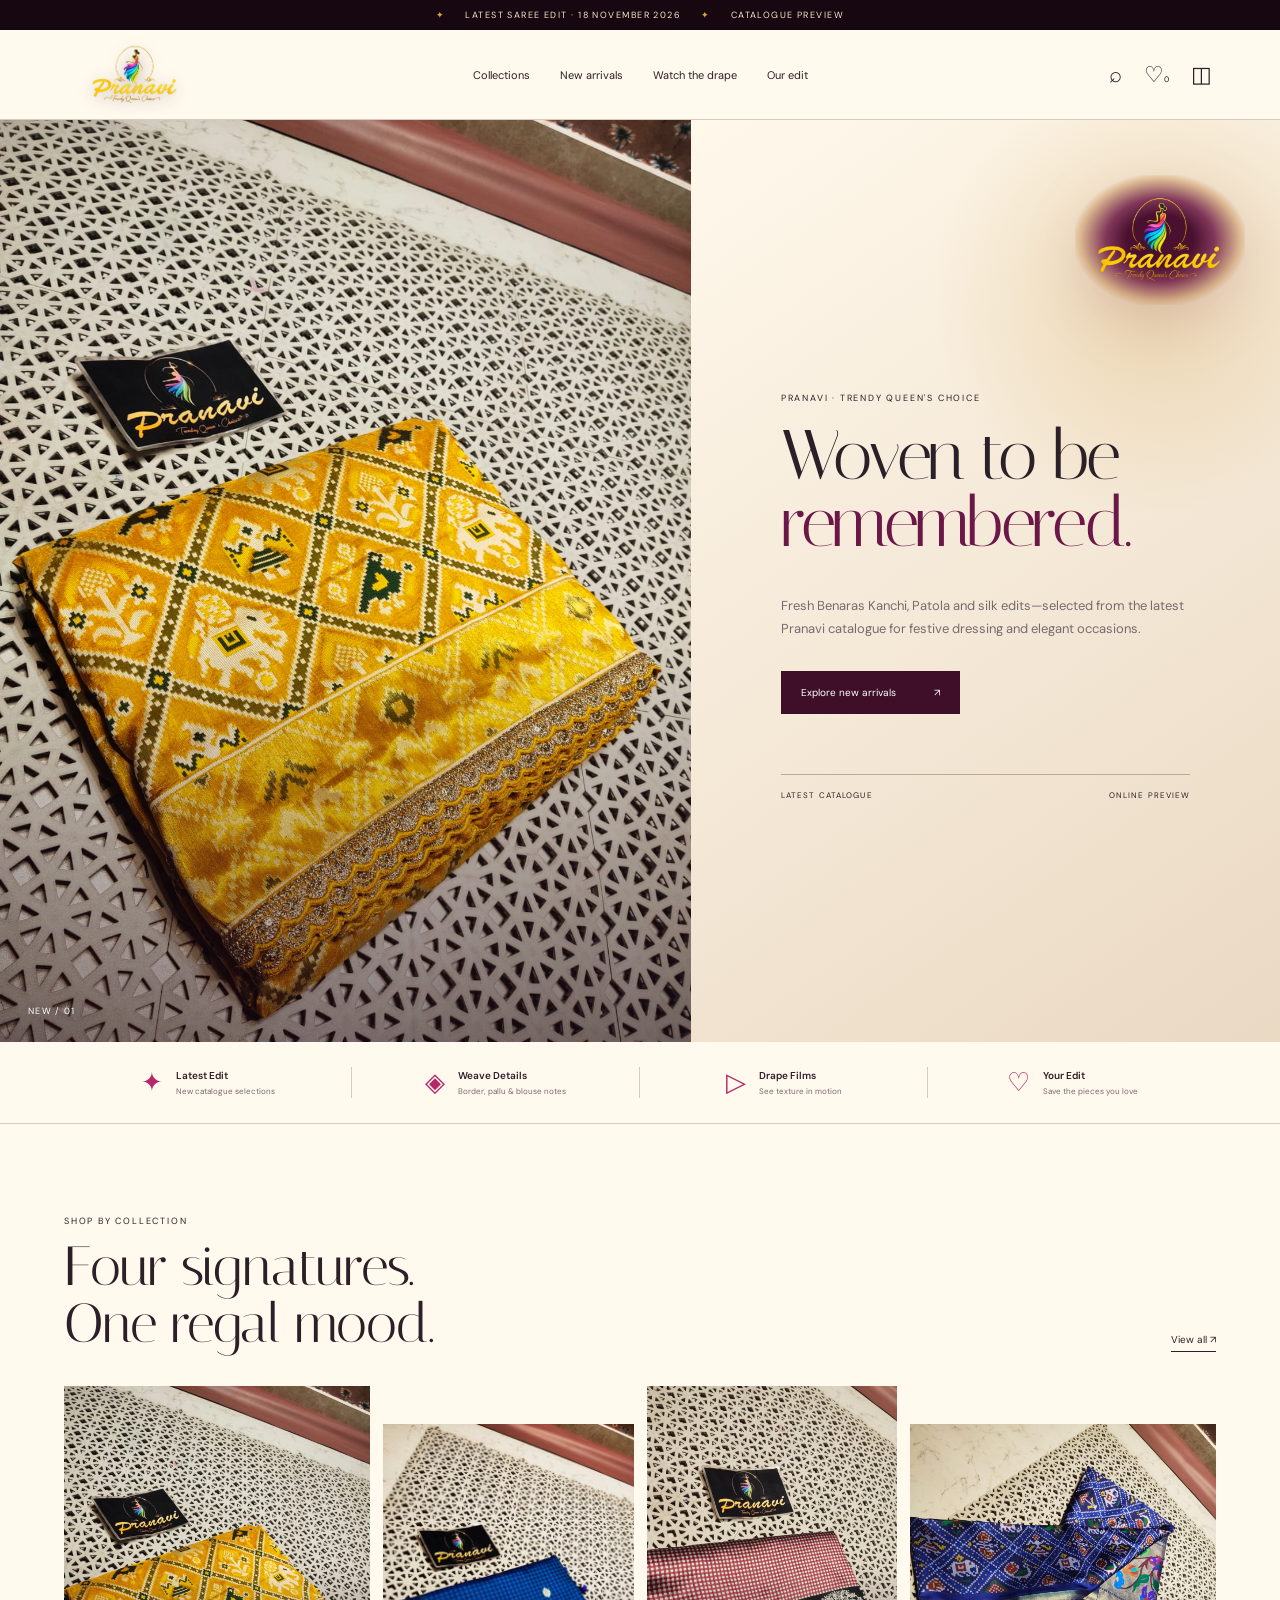
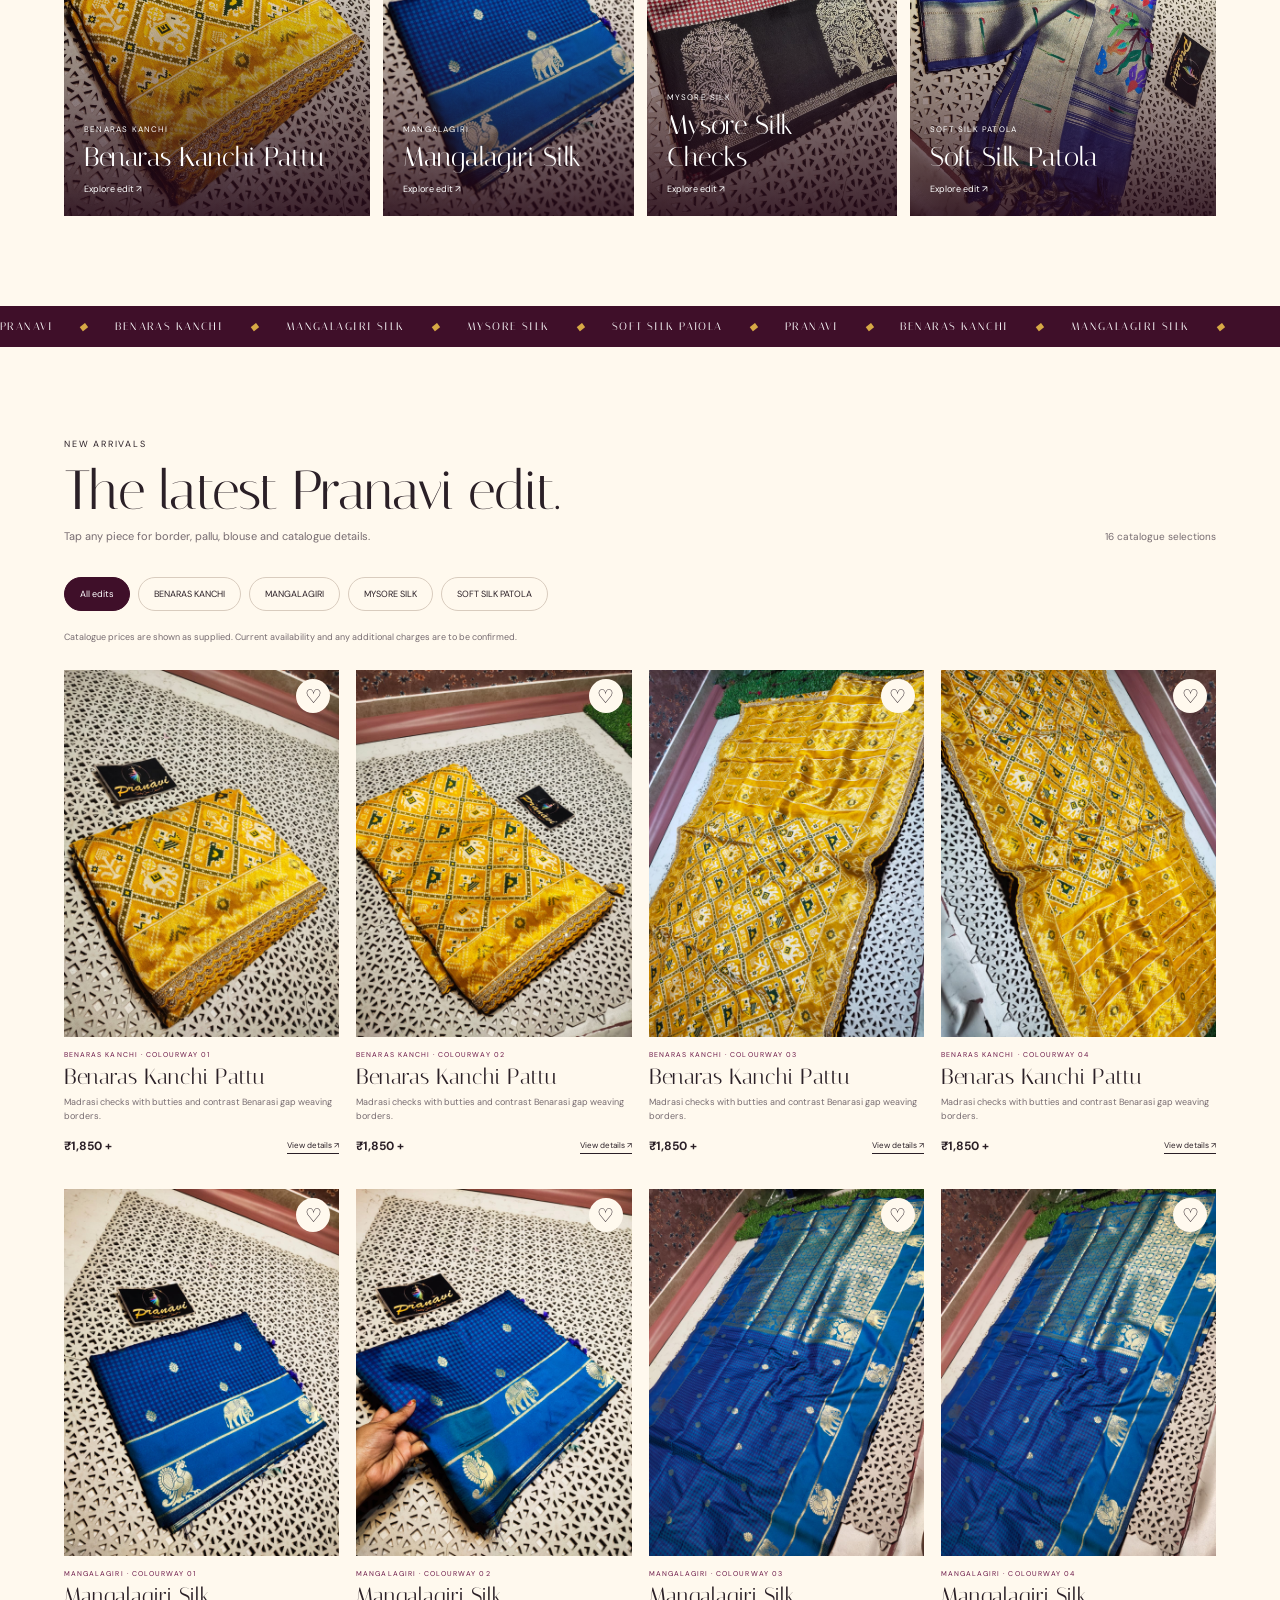
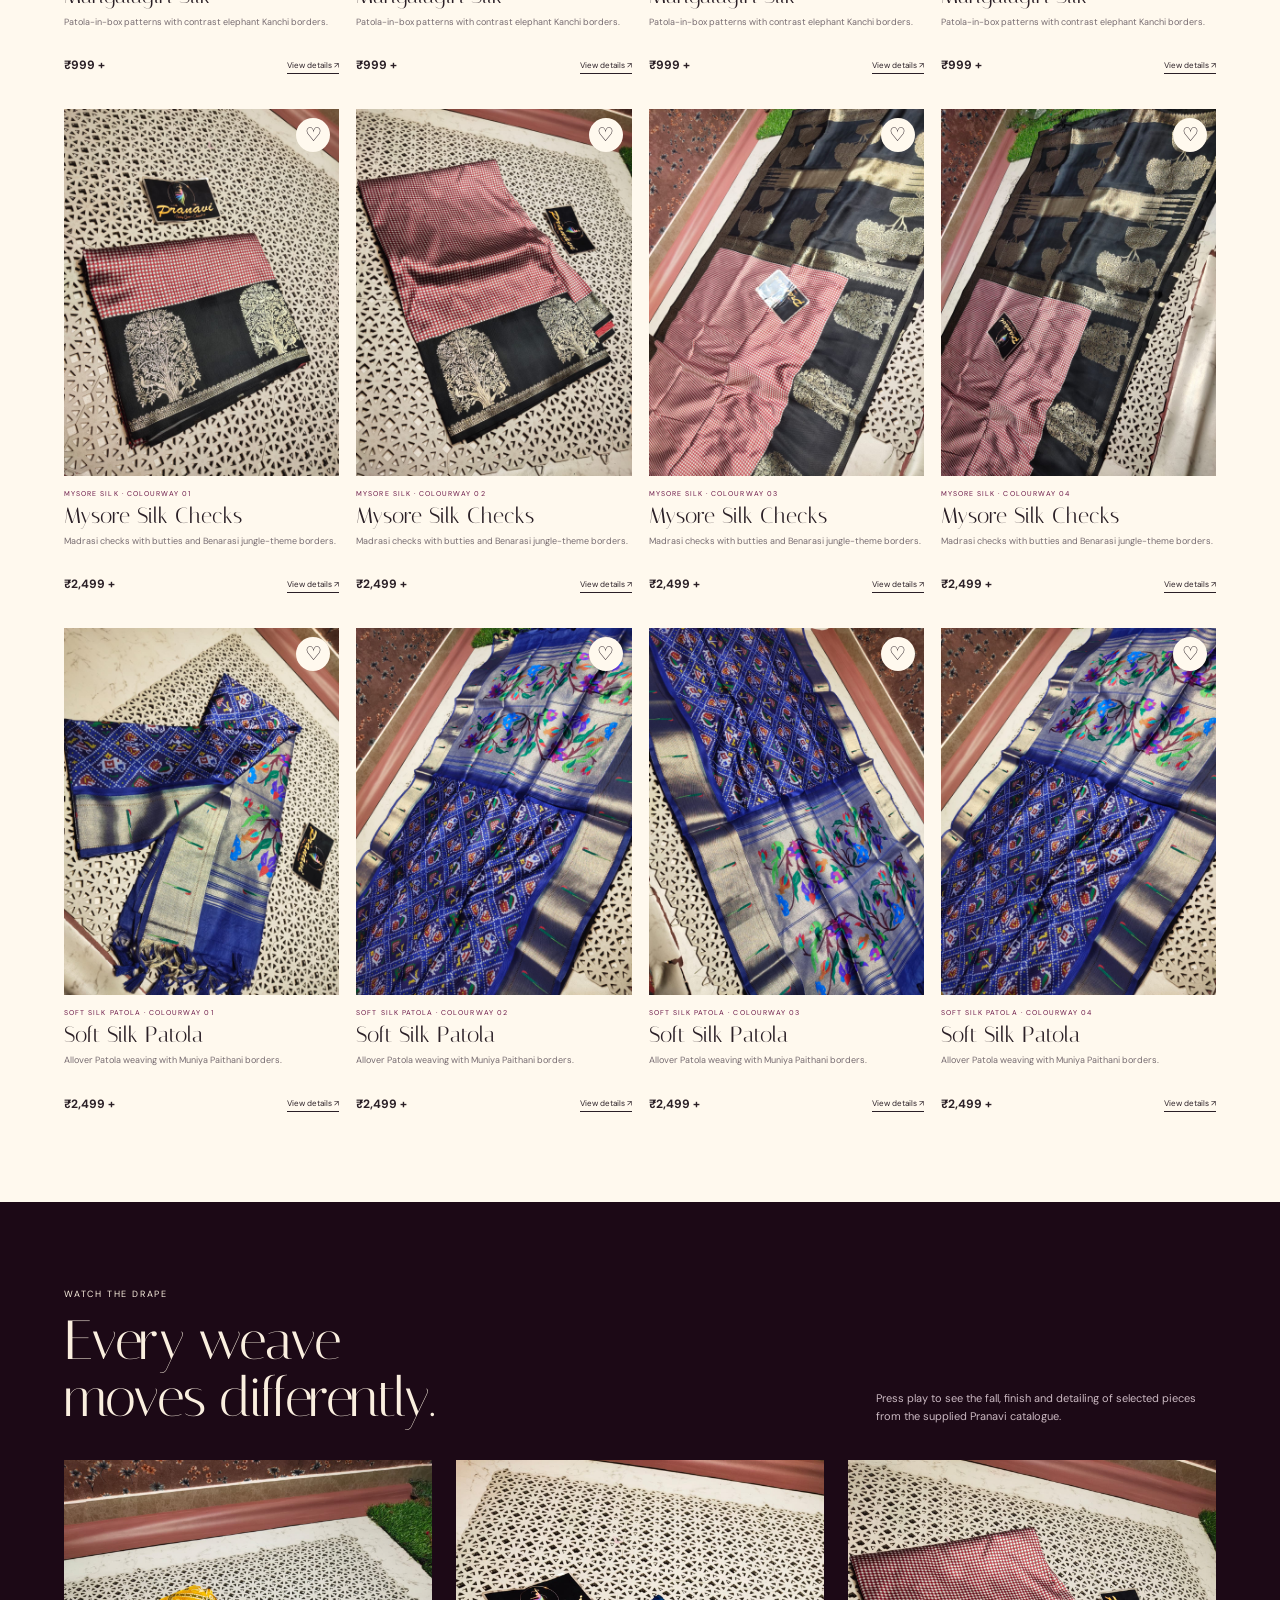
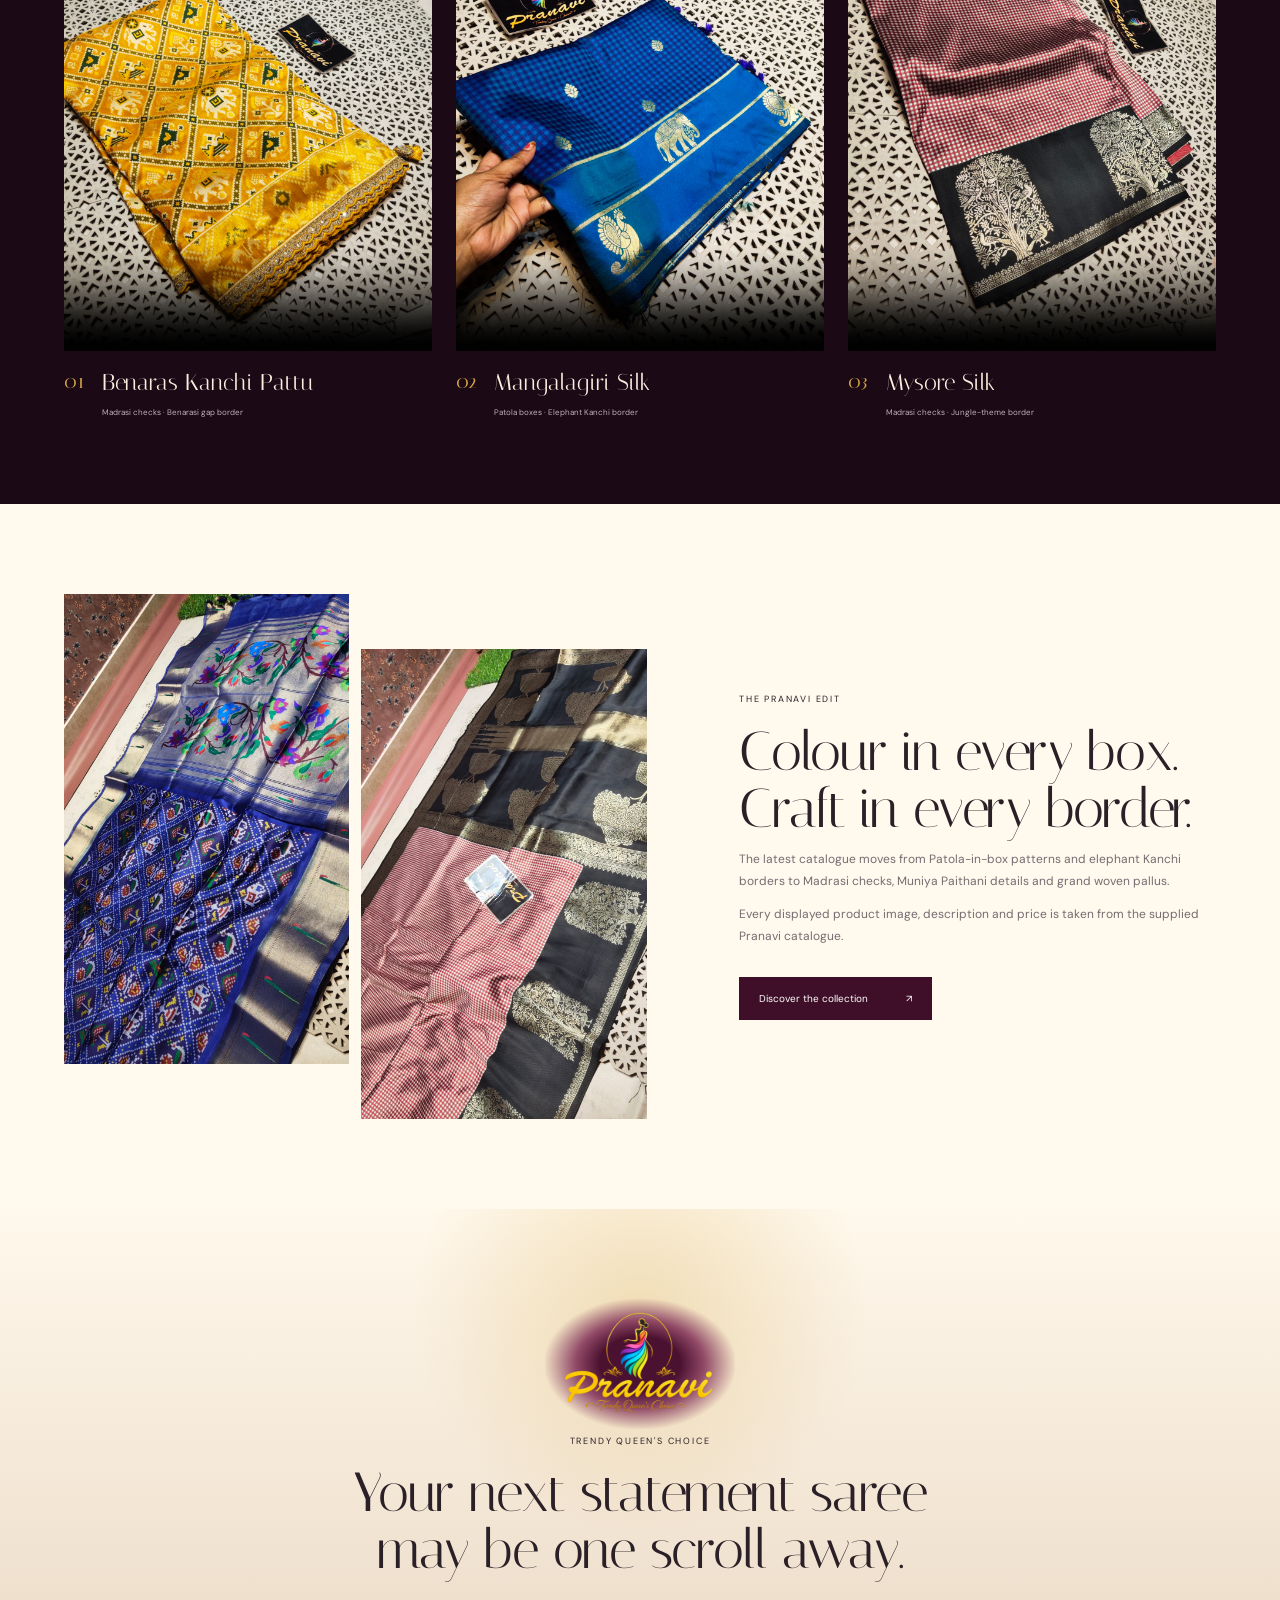
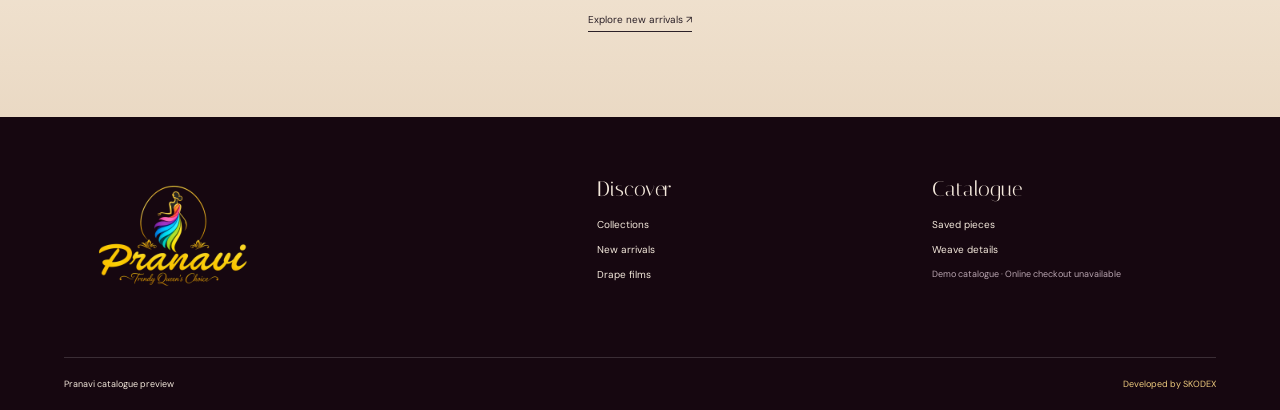
==== pranavi-trendy-queens/index.html @ 4d8564f8 "Add Pranavi Trendy Queen's premium catalogue demo" ====
<!doctype html>
<html lang="en">
<head>
  <meta charset="utf-8">
  <meta name="viewport" content="width=device-width,initial-scale=1,viewport-fit=cover">
  <meta name="description" content="Pranavi Trendy Queen's Choice — premium saree catalogue preview.">
  <title>Pranavi — Trendy Queen's Choice</title>
  <link rel="preconnect" href="https://fonts.googleapis.com">
  <link rel="preconnect" href="https://fonts.gstatic.com" crossorigin>
  <link href="https://fonts.googleapis.com/css2?family=DM+Sans:wght@400;500;600&family=Italiana&display=swap" rel="stylesheet">
  <link rel="stylesheet" href="styles.css">
</head>
<body>
  <div class="announcement"><span>✦</span> LATEST SAREE EDIT · 18 NOVEMBER 2026 <span>✦</span> CATALOGUE PREVIEW</div>
  <header class="site-header">
    <button class="menu" id="menu" aria-label="Open navigation" aria-expanded="false">☰</button>
    <a class="brand" href="#home" aria-label="Pranavi home"><img src="assets/pranavi-logo-web.png" alt="Pranavi Trendy Queen's Choice"></a>
    <nav id="nav" aria-label="Primary navigation">
      <a href="#collections">Collections</a><a href="#arrivals">New arrivals</a><a href="#drape">Watch the drape</a><a href="#story">Our edit</a>
    </nav>
    <div class="actions">
      <button id="search-toggle" aria-label="Search catalogue">⌕</button>
      <button id="saved-toggle" aria-label="Show saved pieces">♡<i id="saved-count">0</i></button>
      <button id="catalogue-info" aria-label="Catalogue information">◫</button>
    </div>
  </header>
  <div class="search-panel" hidden><label for="search">Find your weave</label><input id="search" type="search" placeholder="Search by collection, fabric or detail…"><button id="search-close" aria-label="Close search">×</button></div>

  <main id="home">
    <section class="hero">
      <div class="hero-image"><img src="assets/IMG-20261118-WA0006.jpg" alt="Benaras Kanchi Pattu saree from Pranavi"><span class="hero-index">NEW / 01</span></div>
      <div class="hero-copy">
        <div class="logo-aura"><img src="assets/pranavi-logo-web.png" alt=""></div>
        <p class="eyebrow">PRANAVI · TRENDY QUEEN'S CHOICE</p>
        <h1>Woven to be<br><em>remembered.</em></h1>
        <p>Fresh Benaras Kanchi, Patola and silk edits—selected from the latest Pranavi catalogue for festive dressing and elegant occasions.</p>
        <a class="primary" href="#arrivals">Explore new arrivals <span>↗</span></a>
        <div class="hero-meta"><span>LATEST CATALOGUE</span><span>ONLINE PREVIEW</span></div>
      </div>
    </section>

    <section class="trust" aria-label="Catalogue highlights">
      <div><b>✦</b><span>Latest Edit<small>New catalogue selections</small></span></div>
      <div><b>◈</b><span>Weave Details<small>Border, pallu & blouse notes</small></span></div>
      <div><b>▷</b><span>Drape Films<small>See texture in motion</small></span></div>
      <div><b>♡</b><span>Your Edit<small>Save the pieces you love</small></span></div>
    </section>

    <section class="section wrap" id="collections">
      <div class="section-heading reveal"><div><p class="eyebrow">SHOP BY COLLECTION</p><h2>Four signatures.<br>One regal mood.</h2></div><a href="#arrivals">View all ↗</a></div>
      <div class="collection-grid" id="collection-grid"></div>
    </section>

    <div class="ticker" aria-hidden="true"><div>PRANAVI <i>◆</i> BENARAS KANCHI <i>◆</i> MANGALAGIRI SILK <i>◆</i> MYSORE SILK <i>◆</i> SOFT SILK PATOLA <i>◆</i> PRANAVI <i>◆</i> BENARAS KANCHI <i>◆</i> MANGALAGIRI SILK <i>◆</i></div></div>

    <section class="section wrap" id="arrivals">
      <div class="section-heading arrivals-heading reveal"><div><p class="eyebrow">NEW ARRIVALS</p><h2>The latest Pranavi edit.</h2><p>Tap any piece for border, pallu, blouse and catalogue details.</p></div><span id="result-count"></span></div>
      <div class="filters" id="filters" aria-label="Filter collections"></div>
      <p class="price-note">Catalogue prices are shown as supplied. Current availability and any additional charges are to be confirmed.</p>
      <div class="products" id="products"></div>
    </section>

    <section class="drape" id="drape">
      <div class="wrap">
        <div class="section-heading light reveal"><div><p class="eyebrow">WATCH THE DRAPE</p><h2>Every weave<br>moves differently.</h2></div><p>Press play to see the fall, finish and detailing of selected pieces from the supplied Pranavi catalogue.</p></div>
        <div class="video-grid">
          <article><video controls playsinline preload="metadata" poster="assets/IMG-20261118-WA0005.jpg"><source src="assets/benaras-kanchi.mp4" type="video/mp4"></video><div><b>01</b><h3>Benaras Kanchi Pattu</h3><span>Madrasi checks · Benarasi gap border</span></div></article>
          <article><video controls playsinline preload="metadata" poster="assets/IMG-20261118-WA0011.jpg"><source src="assets/mangalagiri-silk.mp4" type="video/mp4"></video><div><b>02</b><h3>Mangalagiri Silk</h3><span>Patola boxes · Elephant Kanchi border</span></div></article>
          <article><video controls playsinline preload="metadata" poster="assets/IMG-20261118-WA0017.jpg"><source src="assets/mysore-silk.mp4" type="video/mp4"></video><div><b>03</b><h3>Mysore Silk</h3><span>Madrasi checks · Jungle-theme border</span></div></article>
        </div>
      </div>
    </section>

    <section class="story section wrap" id="story">
      <div class="story-images reveal"><img src="assets/IMG-20261118-WA0024.jpg" alt="Soft Silk Patola saree pallu"><img src="assets/IMG-20261118-WA0016.jpg" alt="Mysore Silk saree detail"></div>
      <div class="story-copy reveal"><p class="eyebrow">THE PRANAVI EDIT</p><h2>Colour in every box.<br>Craft in every border.</h2><p>The latest catalogue moves from Patola-in-box patterns and elephant Kanchi borders to Madrasi checks, Muniya Paithani details and grand woven pallus.</p><p>Every displayed product image, description and price is taken from the supplied Pranavi catalogue.</p><a class="primary" href="#arrivals">Discover the collection <span>↗</span></a></div>
    </section>

    <section class="finale"><div class="mini-logo"><img src="assets/pranavi-logo-web.png" alt="Pranavi"></div><p class="eyebrow">TRENDY QUEEN'S CHOICE</p><h2>Your next statement saree<br>may be one scroll away.</h2><a href="#arrivals">Explore new arrivals ↗</a></section>
  </main>

  <footer>
    <div class="wrap footer-grid">
      <a class="footer-brand" href="#home"><img src="assets/pranavi-logo-web.png" alt="Pranavi Trendy Queen's Choice"></a>
      <div><h3>Discover</h3><a href="#collections">Collections</a><a href="#arrivals">New arrivals</a><a href="#drape">Drape films</a></div>
      <div><h3>Catalogue</h3><button id="footer-saved">Saved pieces</button><a href="#story">Weave details</a><p>Demo catalogue · Online checkout unavailable</p></div>
    </div>
    <div class="wrap footer-bottom"><span>Pranavi catalogue preview</span><a href="https://skodex.in" target="_blank" rel="noopener">Developed by SKODEX</a></div>
  </footer>

  <dialog id="modal"><button class="modal-close" aria-label="Close details">×</button><div id="modal-content"></div></dialog>
  <div class="toast" id="toast" role="status"></div>
  <script src="app.js"></script>
</body>
</html>
---- pranavi-trendy-queens/styles.css ----
:root{--wine:#3f0f29;--plum:#6b1747;--magenta:#b52869;--gold:#d7a945;--cream:#fff9ee;--sand:#f0e3d1;--ink:#2b2027;--muted:#766b70;--line:#d9ccbe;--serif:'Italiana',Georgia,serif}*{box-sizing:border-box}html{scroll-behavior:smooth;scroll-padding-top:105px}body{margin:0;background:var(--cream);color:var(--ink);font:14px 'DM Sans',sans-serif;overflow-x:hidden}a{color:inherit;text-decoration:none}button,input{font:inherit}button{color:inherit;cursor:pointer}img{display:block;width:100%;object-fit:cover}.announcement{height:30px;display:flex;align-items:center;justify-content:center;gap:20px;background:#170710;color:#f7e8c8;font-size:9px;letter-spacing:.16em}.announcement span{color:var(--gold)}.site-header{height:90px;padding:0 5vw;display:grid;grid-template-columns:1fr auto 1fr;align-items:center;position:sticky;top:0;z-index:25;background:rgba(255,249,238,.94);border-bottom:1px solid var(--line);backdrop-filter:blur(16px)}.brand{justify-self:start;width:142px;height:70px;display:grid;place-items:center}.brand img{height:68px;object-fit:contain;filter:drop-shadow(0 4px 8px #2e142948)}nav{display:flex;gap:30px;font-size:11px}nav a{position:relative}nav a:after{content:'';position:absolute;height:1px;width:0;background:var(--magenta);bottom:-7px;left:0;transition:.25s}nav a:hover:after{width:100%}.actions{justify-self:end;display:flex;align-items:center;gap:14px}.actions button,.menu{border:0;background:none;font-size:22px;padding:4px}.actions i{font-size:8px;font-style:normal}.menu{display:none}.search-panel{padding:18px 5vw;background:var(--sand);border-bottom:1px solid var(--line)}.search-panel label{font:24px var(--serif);margin-right:25px}.search-panel input{width:min(520px,70%);border:0;border-bottom:1px solid var(--ink);background:transparent;padding:9px}.search-panel button{border:0;background:none;font-size:23px;margin-left:10px}.hero{display:grid;grid-template-columns:1.08fr .92fr;min-height:690px}.hero-image{position:relative;overflow:hidden;background:#ead9c8}.hero-image img{height:100%;object-position:center 55%}.hero-image:after{content:'';position:absolute;inset:0;background:linear-gradient(0deg,#1b071674,transparent 45%)}.hero-index{position:absolute;z-index:1;bottom:25px;left:28px;color:white;font-size:9px;letter-spacing:.15em}.hero-copy{position:relative;padding:85px 7vw 55px;display:flex;flex-direction:column;justify-content:center;background:radial-gradient(circle at 78% 19%,#d2a34e4d,transparent 25%),linear-gradient(145deg,#fff8eb,#ead9c3)}.logo-aura{position:absolute;right:6%;top:6%;width:170px;height:130px;display:grid;place-items:center;background:radial-gradient(ellipse,#4a102f 0 28%,#6e1c49d9 45%,#c8925a7a 66%,transparent 73%);filter:drop-shadow(0 18px 30px #6e1c4933)}.logo-aura img{width:148px;height:110px;object-fit:contain}.eyebrow{font-size:9px;letter-spacing:.2em;line-height:1.6;margin:0 0 16px}.hero h1{font:400 clamp(52px,5.5vw,84px)/.96 var(--serif);letter-spacing:-.035em;margin:0 0 25px}.hero h1 em{font-style:normal;color:var(--plum)}.hero-copy>p:not(.eyebrow){max-width:450px;color:var(--muted);line-height:1.75;font-size:13px}.primary{display:inline-flex;align-items:center;justify-content:space-between;gap:38px;background:var(--wine);color:#fff;width:max-content;padding:15px 20px;font-size:10px;margin-top:18px;transition:transform .2s,background .2s}.primary:hover{transform:translateY(-3px);background:var(--plum)}.hero-meta{display:flex;justify-content:space-between;border-top:1px solid #bda995;margin-top:60px;padding-top:15px;font-size:8px;letter-spacing:.14em}.trust{display:grid;grid-template-columns:repeat(4,1fr);padding:25px 5vw;border-bottom:1px solid var(--line)}.trust>div{display:flex;gap:13px;justify-content:center;align-items:center;border-right:1px solid var(--line)}.trust>div:last-child{border:0}.trust b{font:26px var(--serif);color:var(--magenta)}.trust span{font-size:10px;font-weight:600}.trust small{display:block;margin-top:4px;font-size:8px;font-weight:400;color:var(--muted)}.wrap{width:min(1220px,90%);margin:auto}.section{padding:90px 0}.section-heading{display:flex;justify-content:space-between;align-items:end;gap:25px;margin-bottom:34px}.section-heading h2,.story h2,.finale h2{font:400 clamp(38px,4.3vw,61px)/1.04 var(--serif);letter-spacing:-.02em;margin:0}.section-heading .eyebrow{margin-bottom:10px}.section-heading>a{font-size:10px;border-bottom:1px solid;padding-bottom:5px}.collection-grid{display:grid;grid-template-columns:1.1fr .9fr .9fr 1.1fr;gap:13px}.collection{border:0;background:none;text-align:left;padding:0;position:relative;overflow:hidden;height:430px;color:#fff}.collection:nth-child(2),.collection:nth-child(4){margin-top:38px;height:392px}.collection img{height:100%;transition:transform .65s}.collection:hover img{transform:scale(1.05)}.collection:after{content:'';position:absolute;inset:0;background:linear-gradient(0deg,#240818d9,transparent 58%)}.collection div{position:absolute;z-index:1;bottom:20px;left:20px;right:20px}.collection small{font-size:8px;letter-spacing:.15em}.collection h3{font:400 27px var(--serif);margin:5px 0}.collection span{font-size:9px}.ticker{background:var(--wine);color:white;padding:14px 0;white-space:nowrap;overflow:hidden;font:11px var(--serif);letter-spacing:.13em}.ticker div{width:max-content;animation:run 28s linear infinite}.ticker i{margin:0 22px;color:var(--gold)}.arrivals-heading p:not(.eyebrow){font-size:11px;color:var(--muted);margin:10px 0 0}.arrivals-heading>span{font-size:10px;color:var(--muted)}.filters{display:flex;gap:8px;overflow:auto;padding:0 0 20px;scrollbar-width:none}.filters button{border:1px solid var(--line);background:transparent;border-radius:40px;padding:10px 15px;white-space:nowrap;font-size:9px}.filters button.active{background:var(--wine);color:white;border-color:var(--wine)}.price-note{font-size:9px;color:var(--muted);margin:0 0 27px}.products{display:grid;grid-template-columns:repeat(4,minmax(0,1fr));gap:35px 17px}.product{min-width:0;transition:transform .25s}.product:hover{transform:translateY(-5px)}.photo{position:relative;background:var(--sand);overflow:hidden}.photo>button:first-child{display:block;width:100%;border:0;background:none;padding:0}.photo img{aspect-ratio:3/4;transition:transform .5s}.product:hover .photo img{transform:scale(1.035)}.save{position:absolute;right:9px;top:9px;border:0;background:var(--cream);border-radius:50%;width:34px;height:34px;font-size:19px}.save[aria-pressed=true]{background:var(--plum);color:white}.tag{font-size:7px;letter-spacing:.15em;color:var(--plum);display:block;margin:13px 0 6px;text-transform:uppercase}.product h3{font:400 22px/1.15 var(--serif);margin:0 0 6px;white-space:nowrap;overflow:hidden;text-overflow:ellipsis}.product p{font-size:9px;line-height:1.55;color:var(--muted);height:29px;overflow:hidden;margin:0 0 12px}.product-bottom{display:flex;align-items:center;justify-content:space-between}.product-bottom b{font-size:12px}.product-bottom button{border:0;border-bottom:1px solid;background:none;padding:3px 0;font-size:8px}.empty{grid-column:1/-1;padding:50px;text-align:center;color:var(--muted)}.drape{background:#1c0916;color:#faefdf;padding:85px 0}.section-heading.light>p{max-width:340px;font-size:11px;color:#cbb9c2;line-height:1.7;margin:0}.video-grid{display:grid;grid-template-columns:repeat(3,minmax(0,1fr));gap:24px}.video-grid article{min-width:0}.video-grid video{width:100%;aspect-ratio:3/4;object-fit:contain;background:#090306;display:block}.video-grid article>div{position:relative;padding:18px 0 0 38px}.video-grid b{position:absolute;left:0;font:20px var(--serif);color:var(--gold)}.video-grid h3{font:400 23px var(--serif);margin:0 0 5px}.video-grid span{font-size:8px;color:#bfaeba}.story{display:grid;grid-template-columns:1.1fr .9fr;gap:8%;align-items:center}.story-images{display:grid;grid-template-columns:1fr 1fr;gap:12px;align-items:start}.story-images img{height:470px}.story-images img+img{margin-top:55px}.story-copy p:not(.eyebrow){font-size:12px;line-height:1.8;color:var(--muted)}.finale{text-align:center;padding:90px 20px;background:radial-gradient(circle at 50% 20%,#d7a9454b,transparent 30%),linear-gradient(#fff8ec,#ead9c4)}.mini-logo{width:190px;height:130px;margin:0 auto 5px;display:grid;place-items:center;background:radial-gradient(ellipse,#4b1130 0 30%,#7c2954d1 48%,transparent 72%)}.mini-logo img{height:120px;object-fit:contain}.finale h2{margin-bottom:30px}.finale>a{font-size:10px;border-bottom:1px solid;padding-bottom:5px}footer{background:#160710;color:#f4e9dc}.footer-grid{display:grid;grid-template-columns:1.7fr 1fr 1fr;gap:50px;padding:60px 0}.footer-brand{width:220px}.footer-brand img{height:120px;object-fit:contain}.footer-grid h3{font:400 21px var(--serif);margin:0 0 17px}.footer-grid div a,.footer-grid button{display:block;border:0;background:none;color:inherit;font-size:10px;padding:0;margin:12px 0}.footer-grid p{font-size:9px;color:#b9a5b0}.footer-bottom{display:flex;justify-content:space-between;padding:20px 0;border-top:1px solid #ffffff27;font-size:9px}.footer-bottom a{color:#edca7e}dialog{width:min(870px,94%);max-height:92vh;padding:0;border:0;background:var(--cream);color:var(--ink)}dialog::backdrop{background:#14040fdf;backdrop-filter:blur(5px)}.modal-close{position:absolute;z-index:2;right:12px;top:12px;width:37px;height:37px;border:0;border-radius:50%;background:var(--cream);font-size:24px}#modal-content{display:grid;grid-template-columns:1.05fr .95fr}#modal-content>img{height:590px;object-fit:contain;background:var(--sand)}.modal-copy{padding:55px 38px}.modal-copy h2{font:400 40px/1 var(--serif);margin:0}.modal-copy .price{font-size:20px;color:var(--plum)}.modal-copy>p{font-size:11px;line-height:1.7}.modal-copy dl{font-size:11px}.modal-copy dt{color:var(--muted);margin-top:18px}.modal-copy dd{margin:5px 0;line-height:1.5}.toast{position:fixed;z-index:40;left:50%;bottom:25px;transform:translate(-50%,20px);opacity:0;background:var(--wine);color:white;padding:13px 18px;pointer-events:none;font-size:10px;transition:.2s}.toast.show{opacity:1;transform:translate(-50%,0)}.reveal{opacity:0;transform:translateY(20px);transition:.65s}.reveal.visible{opacity:1;transform:none}@keyframes run{to{transform:translateX(-50%)}}
@media(max-width:980px){.site-header{grid-template-columns:.8fr auto .8fr}nav{gap:17px}.collection-grid{grid-template-columns:repeat(2,1fr)}.collection,.collection:nth-child(2),.collection:nth-child(4){height:410px;margin:0}.products{grid-template-columns:repeat(3,minmax(0,1fr))}}
@media(max-width:700px){html{scroll-padding-top:98px}.announcement{height:27px;font-size:7px;gap:8px;letter-spacing:.07em}.site-header{height:72px;padding:0 14px;grid-template-columns:37px 1fr auto}.menu{display:block;grid-column:1;font-size:19px}.site-header>.brand{grid-column:2;justify-self:center;width:112px;height:63px}.brand img{height:61px}.actions{grid-column:3;gap:6px}.actions button{font-size:18px;padding:2px}.site-header nav{display:none;position:absolute;top:72px;left:0;right:0;padding:24px;background:var(--cream);border-bottom:1px solid var(--line);flex-direction:column;gap:22px}.site-header nav.open{display:flex}.search-panel{padding:14px}.search-panel label{display:block;font-size:19px;margin-bottom:8px}.search-panel input{width:84%}.hero{grid-template-columns:1fr;min-height:0}.hero-image{height:430px}.hero-copy{padding:48px 20px 32px}.logo-aura{width:100px;height:78px;right:4%;top:4%}.logo-aura img{width:90px;height:68px}.hero h1{font-size:48px}.hero-copy>p:not(.eyebrow){font-size:11px;max-width:310px}.hero-meta{margin-top:35px}.trust{padding:20px 3px}.trust>div{display:block;text-align:center}.trust b{font-size:22px}.trust span{font-size:7px;display:block;margin-top:5px}.trust small{display:none}.wrap{width:92%}.section{padding:55px 0}.section-heading{margin-bottom:24px}.section-heading h2,.story h2,.finale h2{font-size:36px}.section-heading>a{font-size:8px;white-space:nowrap}.collection-grid{grid-template-columns:1fr 1fr;gap:11px}.collection,.collection:nth-child(2),.collection:nth-child(4){height:250px;margin:0}.collection:nth-child(2),.collection:nth-child(4){margin-top:20px}.collection div{left:13px;bottom:13px}.collection h3{font-size:20px}.collection small{font-size:6px}.collection span{font-size:7px}.ticker{font-size:9px;padding:12px 0}.arrivals-heading>span{display:none}.arrivals-heading p:not(.eyebrow){font-size:9px}.filters{margin-right:-4%}.filters button{font-size:8px;padding:9px 11px}.price-note{font-size:8px;line-height:1.6}.products{grid-template-columns:repeat(2,minmax(0,1fr));gap:28px 10px}.product h3{font-size:18px}.product p{font-size:8px;height:25px}.tag{font-size:6px;letter-spacing:.08em}.product-bottom b{font-size:10px}.product-bottom button{font-size:7px}.save{width:30px;height:30px;right:6px;top:6px}.drape{padding:55px 0}.section-heading.light{display:block}.section-heading.light>p{margin-top:15px}.video-grid{display:flex;overflow:auto;scroll-snap-type:x mandatory;gap:13px;margin-right:-4%;padding-right:4%}.video-grid article{flex:0 0 76%;scroll-snap-align:start}.video-grid h3{font-size:21px}.story{grid-template-columns:1fr;gap:35px}.story-images img{height:315px}.story-images img+img{margin-top:35px}.story-copy p:not(.eyebrow){font-size:11px}.finale{padding:65px 18px}.mini-logo{width:150px;height:105px}.mini-logo img{height:98px}.footer-grid{grid-template-columns:1fr 1fr;gap:30px;padding:45px 0}.footer-brand{grid-column:1/-1;width:190px}.footer-brand img{height:105px}.footer-bottom{font-size:8px;gap:14px}#modal-content{grid-template-columns:1fr}#modal-content>img{height:350px}.modal-copy{padding:26px 23px 32px}.modal-copy h2{font-size:33px}.modal-copy .price{font-size:17px}.reveal{opacity:1;transform:none}}
@media(prefers-reduced-motion:reduce){*{scroll-behavior:auto!important;animation:none!important;transition:none!important}.reveal{opacity:1;transform:none}}
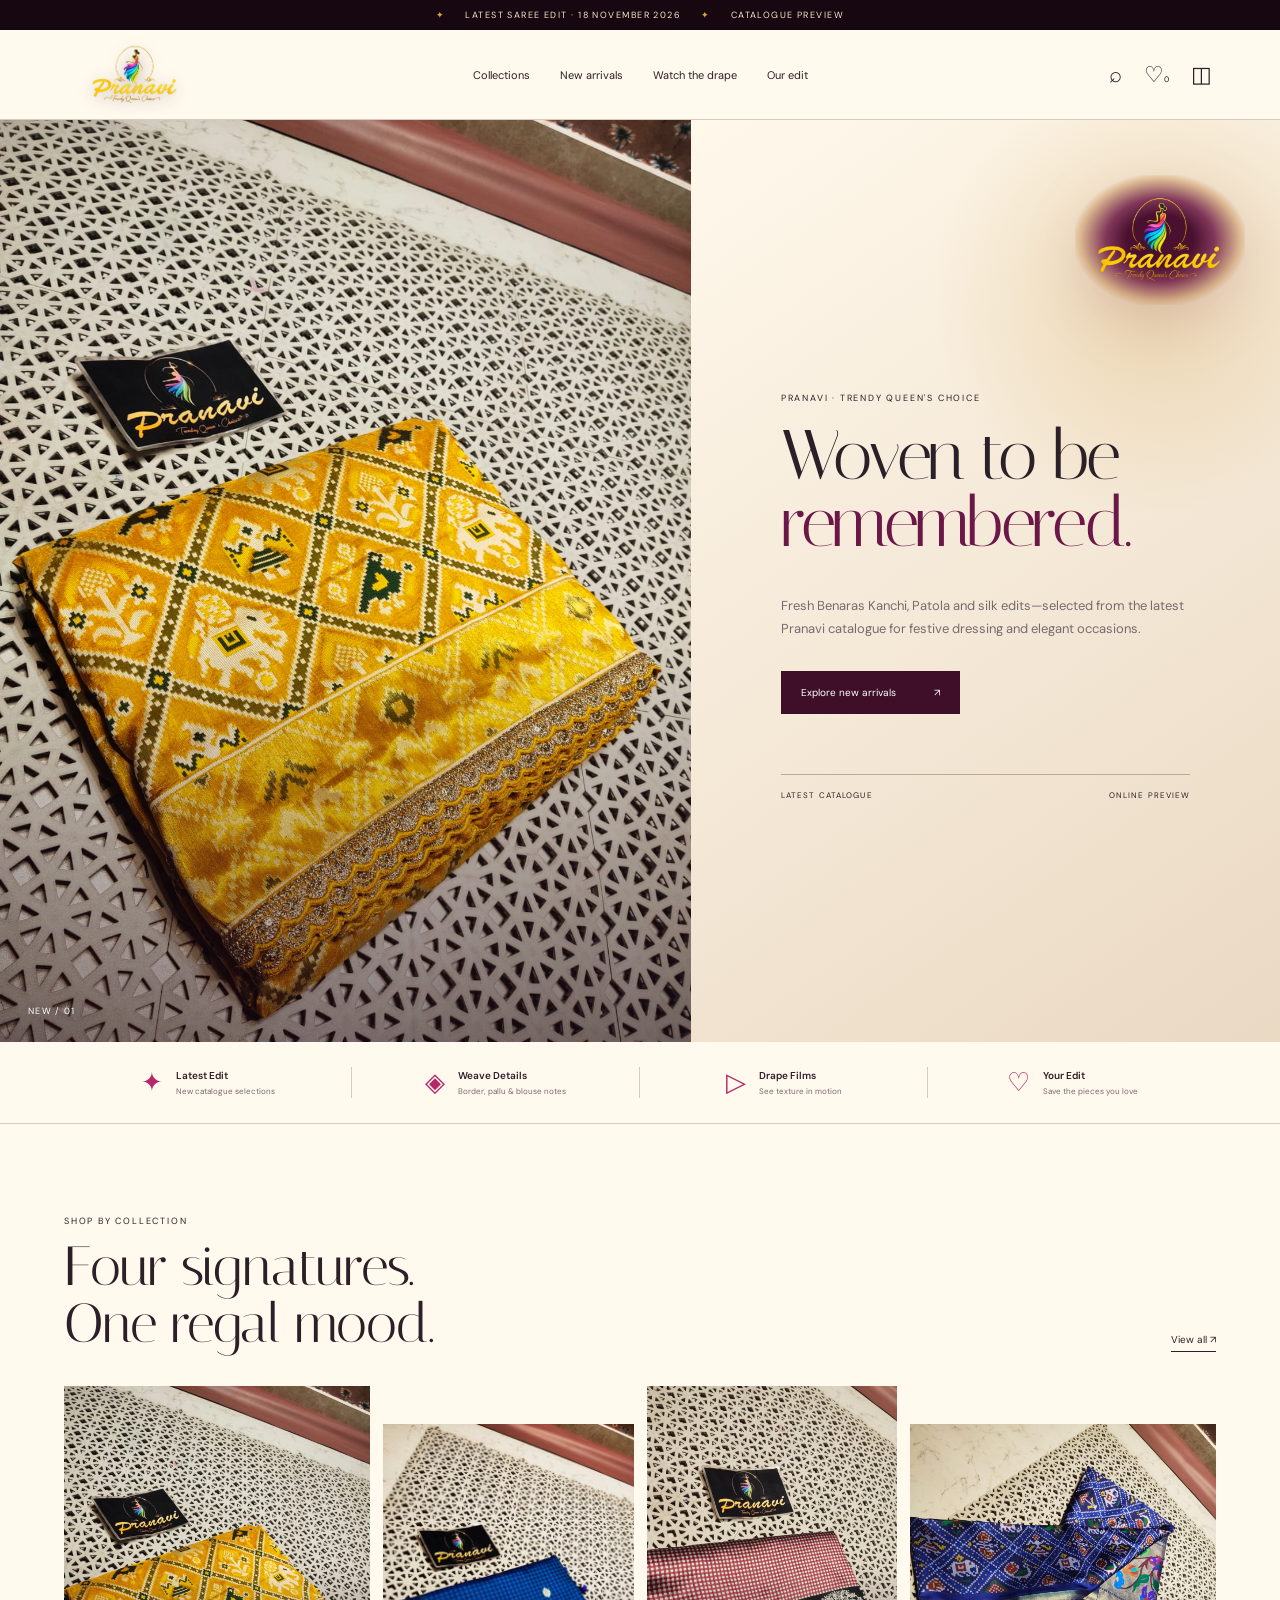
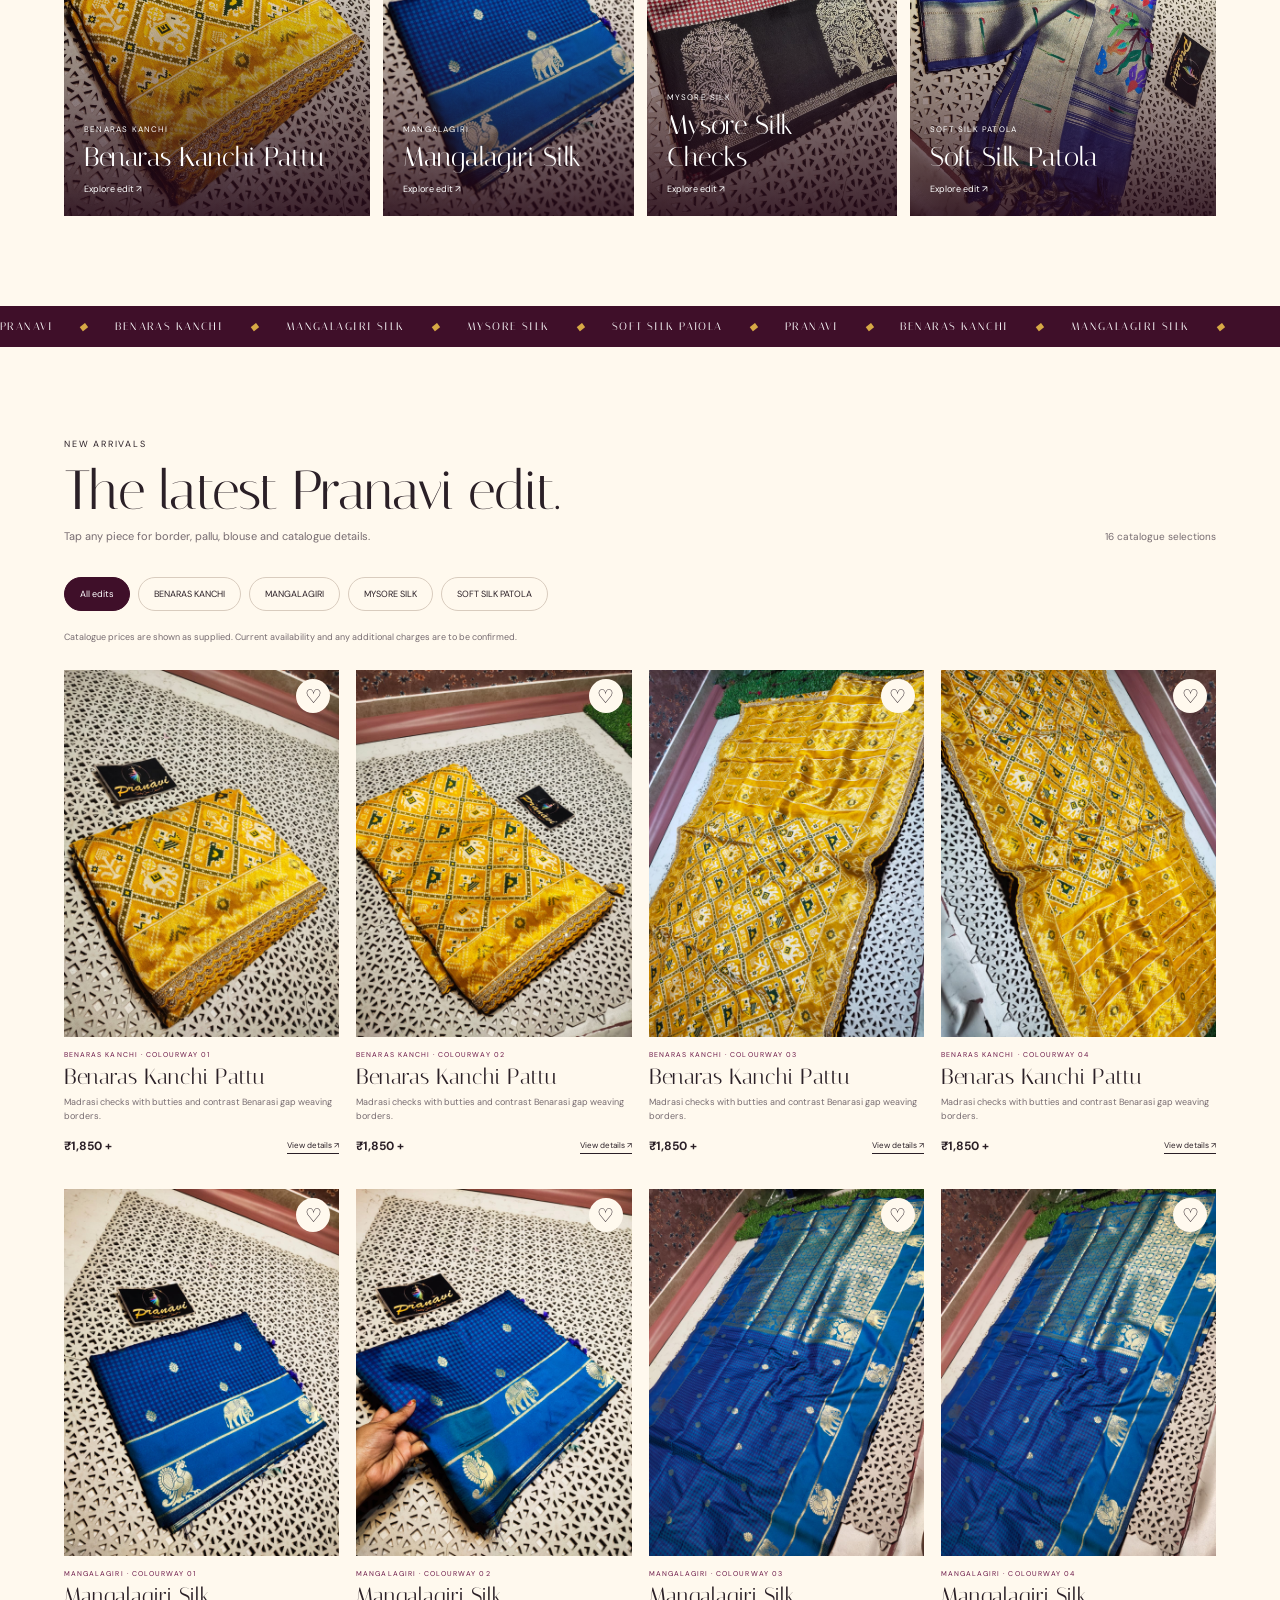
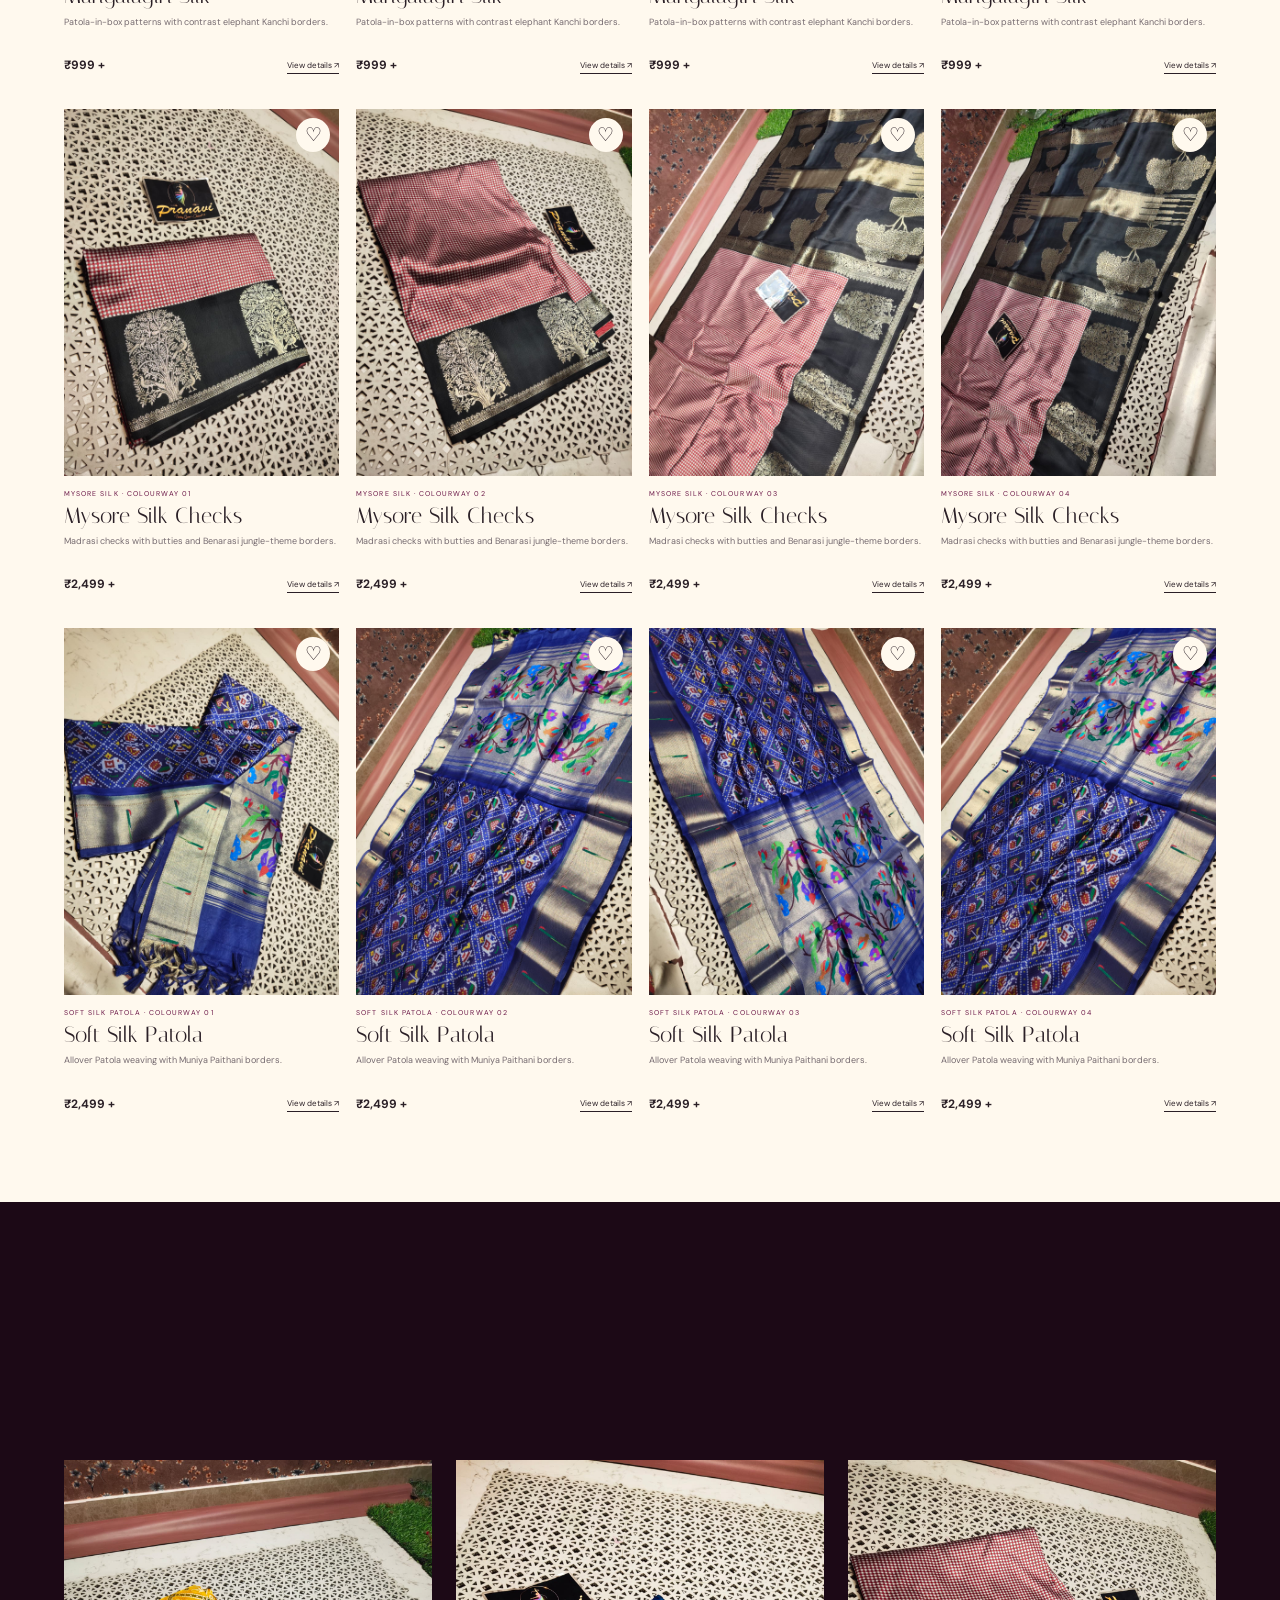
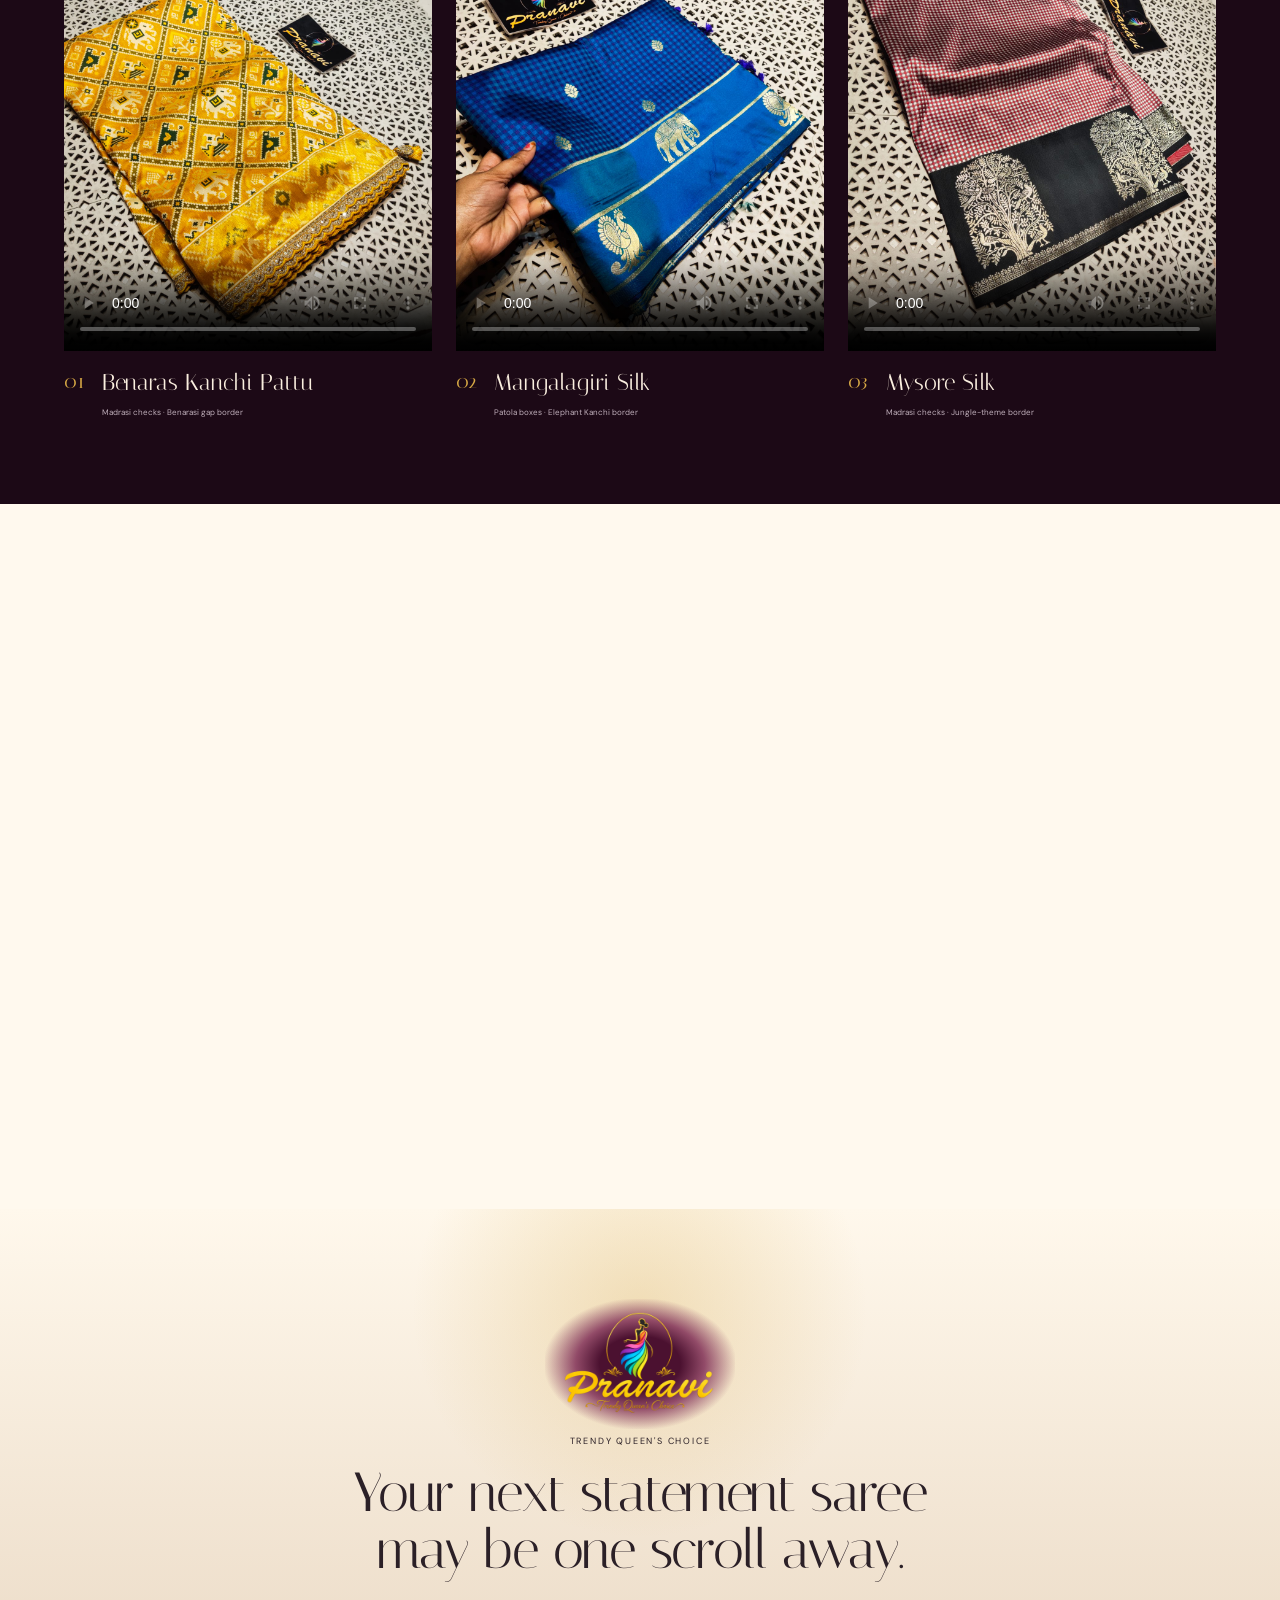
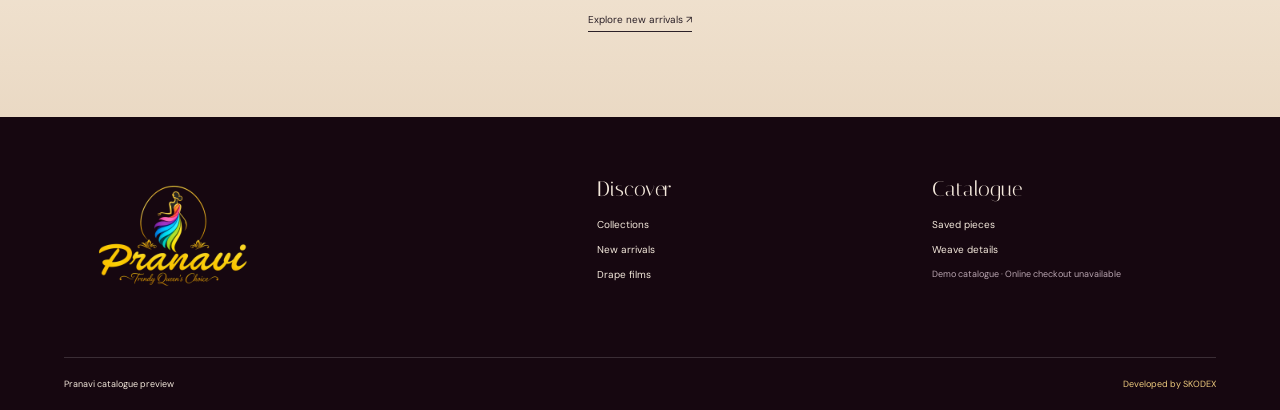
==== commit 4f264347: "Add Pranavi social link preview" ====
--- a/pranavi-trendy-queens/index.html
+++ b/pranavi-trendy-queens/index.html
@@ -3,7 +3,26 @@
 <head>
   <meta charset="utf-8">
   <meta name="viewport" content="width=device-width,initial-scale=1,viewport-fit=cover">
-  <meta name="description" content="Pranavi Trendy Queen's Choice — premium saree catalogue preview.">
+  <meta name="description" content="Explore the latest Pranavi Trendy Queen's Choice saree edit — Benaras Kanchi, Mangalagiri, Mysore Silk and Soft Silk Patola collections.">
+  <link rel="canonical" href="https://bsanjaykmr-cpu.github.io/skodex-demos/pranavi-trendy-queens/">
+  <link rel="image_src" href="https://bsanjaykmr-cpu.github.io/skodex-demos/pranavi-trendy-queens/assets/pranavi-share-preview.jpg">
+  <meta name="theme-color" content="#3f0f29">
+  <meta property="og:type" content="website">
+  <meta property="og:locale" content="en_IN">
+  <meta property="og:site_name" content="Pranavi Trendy Queen's Choice">
+  <meta property="og:title" content="Pranavi — Premium Saree Catalogue Preview">
+  <meta property="og:description" content="Discover the latest Pranavi saree edit with real catalogue collections, prices, weave details and drape videos.">
+  <meta property="og:url" content="https://bsanjaykmr-cpu.github.io/skodex-demos/pranavi-trendy-queens/">
+  <meta property="og:image" content="https://bsanjaykmr-cpu.github.io/skodex-demos/pranavi-trendy-queens/assets/pranavi-share-preview.jpg">
+  <meta property="og:image:secure_url" content="https://bsanjaykmr-cpu.github.io/skodex-demos/pranavi-trendy-queens/assets/pranavi-share-preview.jpg">
+  <meta property="og:image:type" content="image/jpeg">
+  <meta property="og:image:width" content="1200">
+  <meta property="og:image:height" content="630">
+  <meta property="og:image:alt" content="Pranavi Trendy Queen's Choice premium saree catalogue">
+  <meta name="twitter:card" content="summary_large_image">
+  <meta name="twitter:title" content="Pranavi — Premium Saree Catalogue Preview">
+  <meta name="twitter:description" content="Latest Pranavi saree collections, prices, weave details and drape videos.">
+  <meta name="twitter:image" content="https://bsanjaykmr-cpu.github.io/skodex-demos/pranavi-trendy-queens/assets/pranavi-share-preview.jpg">
   <title>Pranavi — Trendy Queen's Choice</title>
   <link rel="preconnect" href="https://fonts.googleapis.com">
   <link rel="preconnect" href="https://fonts.gstatic.com" crossorigin>
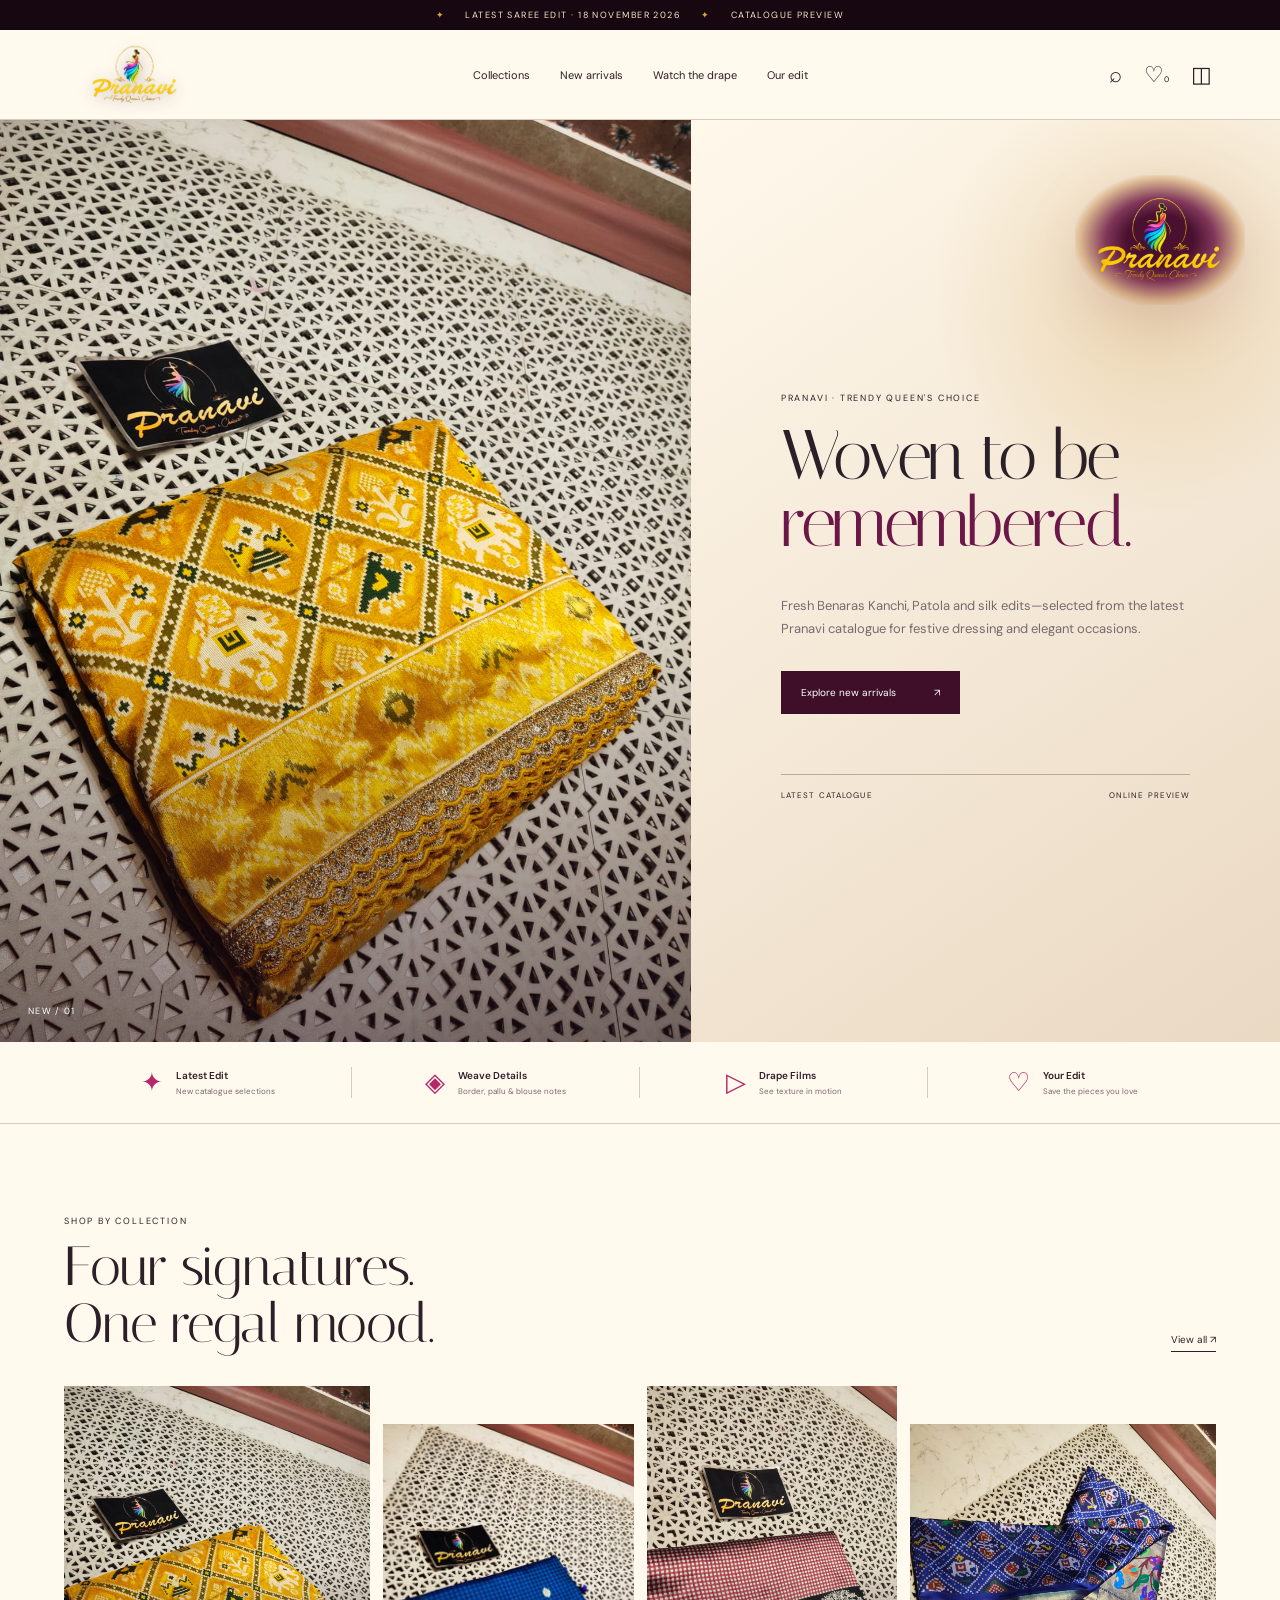
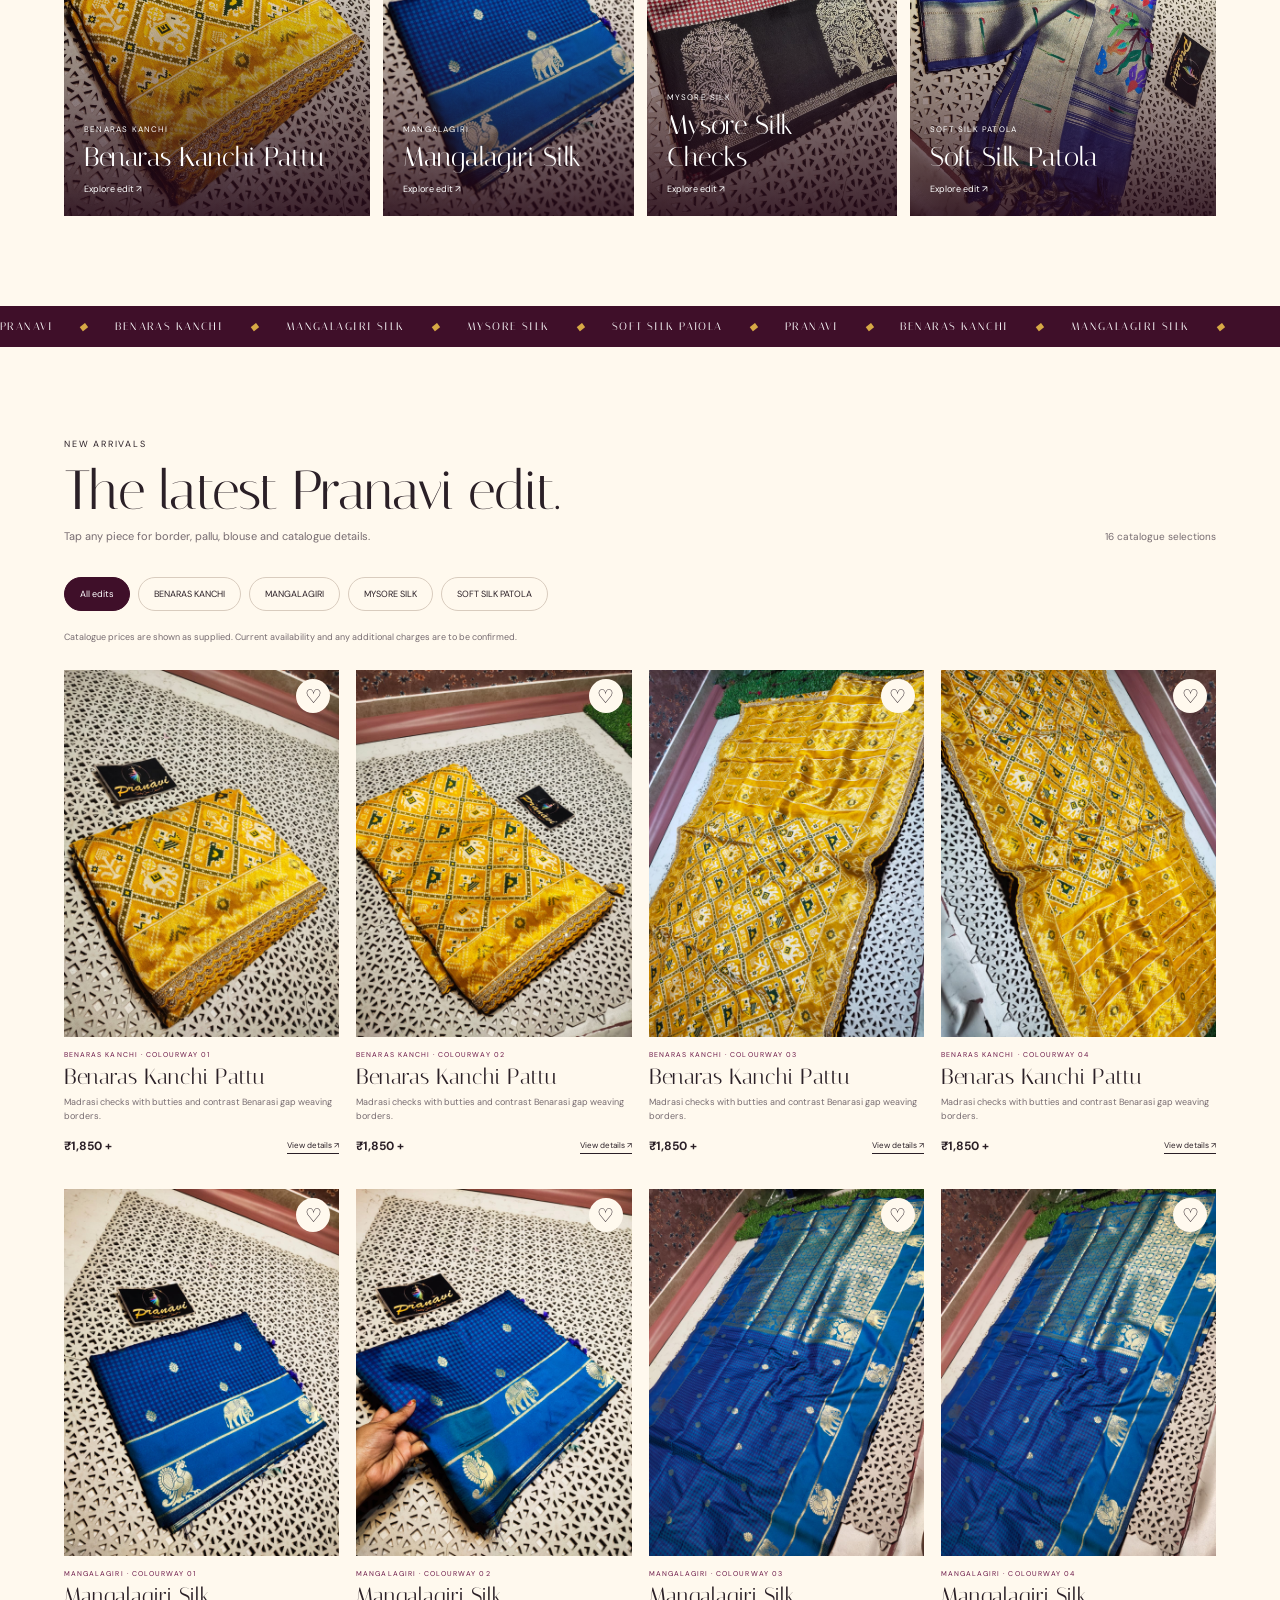
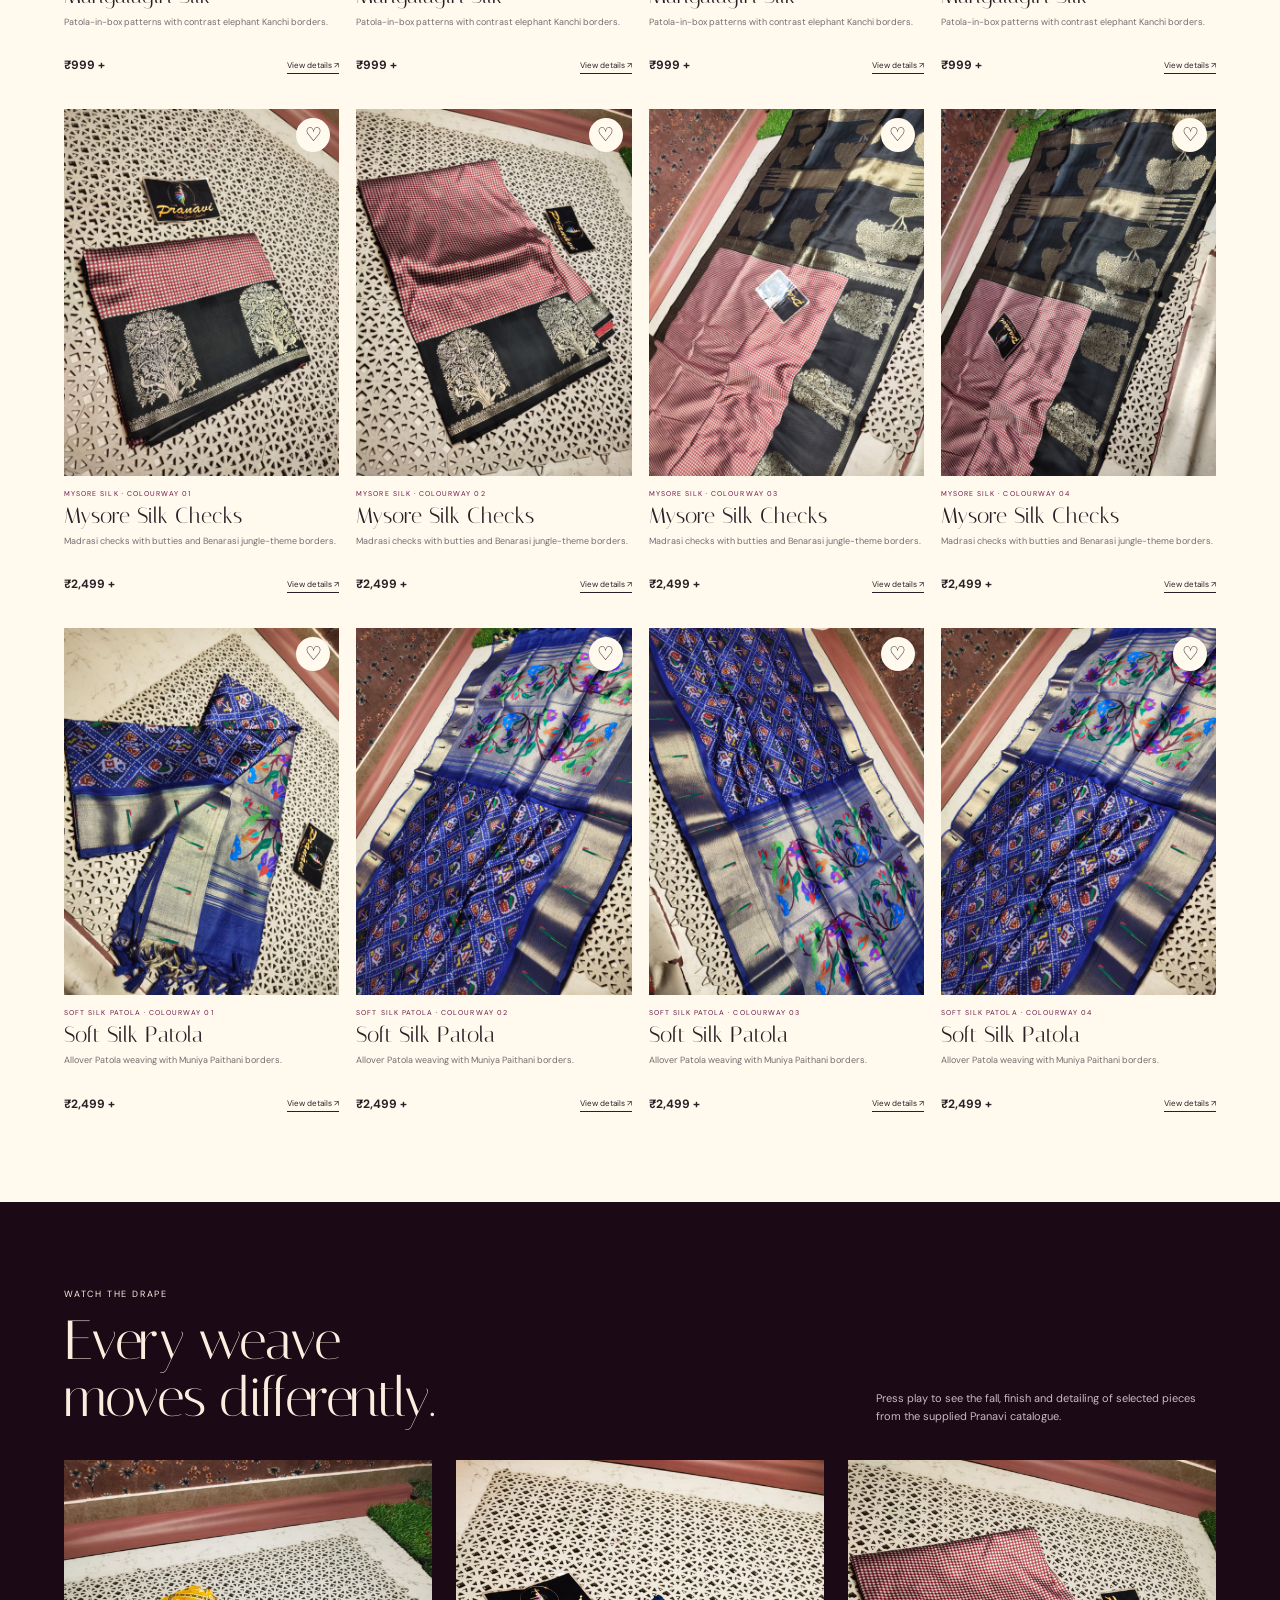
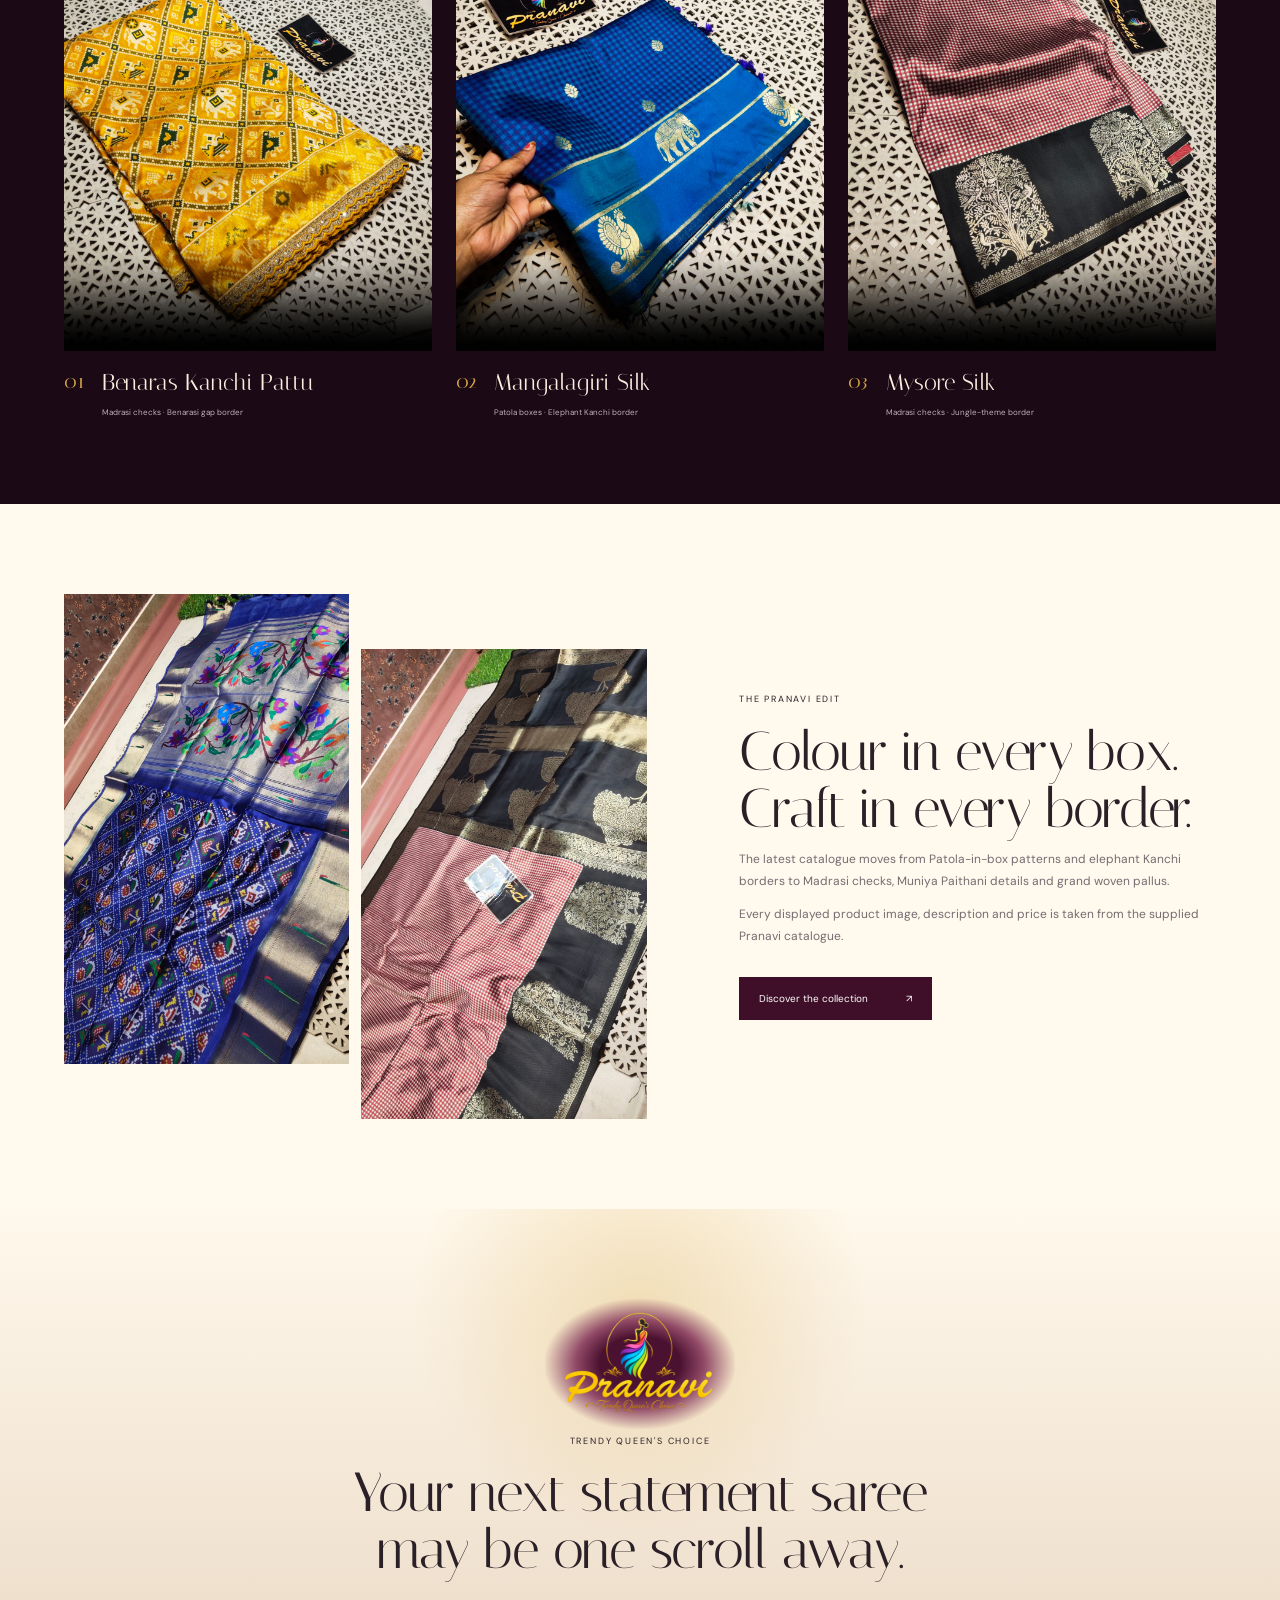
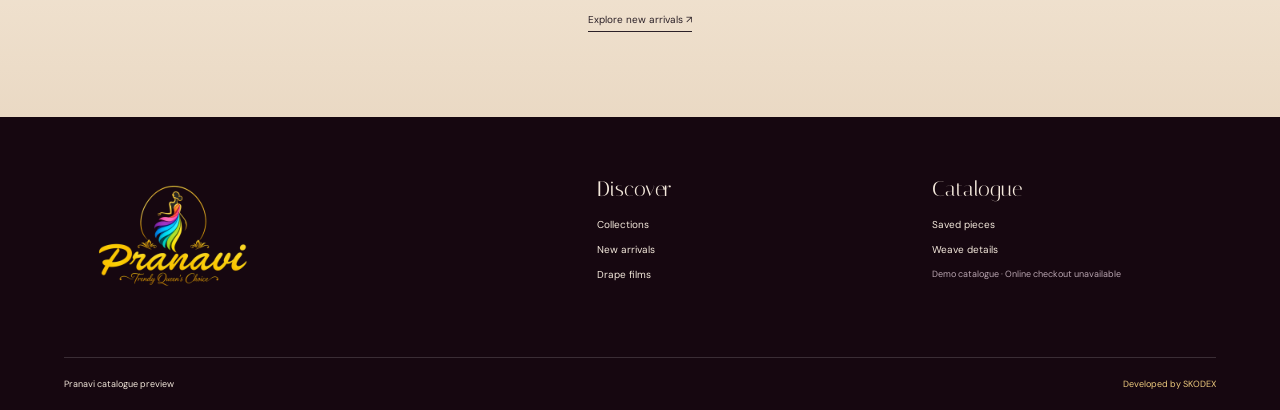
==== commit a3b8f042: "Refresh Pranavi WhatsApp branding preview" ====
--- a/pranavi-trendy-queens/index.html
+++ b/pranavi-trendy-queens/index.html
@@ -5,24 +5,28 @@
   <meta name="viewport" content="width=device-width,initial-scale=1,viewport-fit=cover">
   <meta name="description" content="Explore the latest Pranavi Trendy Queen's Choice saree edit — Benaras Kanchi, Mangalagiri, Mysore Silk and Soft Silk Patola collections.">
   <link rel="canonical" href="https://bsanjaykmr-cpu.github.io/skodex-demos/pranavi-trendy-queens/">
-  <link rel="image_src" href="https://bsanjaykmr-cpu.github.io/skodex-demos/pranavi-trendy-queens/assets/pranavi-share-preview.jpg">
+  <link rel="image_src" href="https://bsanjaykmr-cpu.github.io/skodex-demos/pranavi-trendy-queens/assets/pranavi-whatsapp-preview-v2.jpg">
+  <meta itemprop="name" content="Pranavi - Premium Saree Catalogue Preview">
+  <meta itemprop="description" content="Latest Pranavi saree collections, prices, weave details and drape videos.">
+  <meta itemprop="image" content="https://bsanjaykmr-cpu.github.io/skodex-demos/pranavi-trendy-queens/assets/pranavi-whatsapp-preview-v2.jpg">
   <meta name="theme-color" content="#3f0f29">
   <meta property="og:type" content="website">
   <meta property="og:locale" content="en_IN">
   <meta property="og:site_name" content="Pranavi Trendy Queen's Choice">
-  <meta property="og:title" content="Pranavi — Premium Saree Catalogue Preview">
+  <meta property="og:title" content="Pranavi - Premium Saree Catalogue Preview">
   <meta property="og:description" content="Discover the latest Pranavi saree edit with real catalogue collections, prices, weave details and drape videos.">
-  <meta property="og:url" content="https://bsanjaykmr-cpu.github.io/skodex-demos/pranavi-trendy-queens/">
-  <meta property="og:image" content="https://bsanjaykmr-cpu.github.io/skodex-demos/pranavi-trendy-queens/assets/pranavi-share-preview.jpg">
-  <meta property="og:image:secure_url" content="https://bsanjaykmr-cpu.github.io/skodex-demos/pranavi-trendy-queens/assets/pranavi-share-preview.jpg">
+  <meta property="og:url" content="https://bsanjaykmr-cpu.github.io/skodex-demos/pranavi-trendy-queens/?share=pranavi-v4">
+  <meta property="og:image" content="https://bsanjaykmr-cpu.github.io/skodex-demos/pranavi-trendy-queens/assets/pranavi-whatsapp-preview-v2.jpg">
+  <meta property="og:image:url" content="https://bsanjaykmr-cpu.github.io/skodex-demos/pranavi-trendy-queens/assets/pranavi-whatsapp-preview-v2.jpg">
+  <meta property="og:image:secure_url" content="https://bsanjaykmr-cpu.github.io/skodex-demos/pranavi-trendy-queens/assets/pranavi-whatsapp-preview-v2.jpg">
   <meta property="og:image:type" content="image/jpeg">
   <meta property="og:image:width" content="1200">
   <meta property="og:image:height" content="630">
   <meta property="og:image:alt" content="Pranavi Trendy Queen's Choice premium saree catalogue">
   <meta name="twitter:card" content="summary_large_image">
-  <meta name="twitter:title" content="Pranavi — Premium Saree Catalogue Preview">
+  <meta name="twitter:title" content="Pranavi - Premium Saree Catalogue Preview">
   <meta name="twitter:description" content="Latest Pranavi saree collections, prices, weave details and drape videos.">
-  <meta name="twitter:image" content="https://bsanjaykmr-cpu.github.io/skodex-demos/pranavi-trendy-queens/assets/pranavi-share-preview.jpg">
+  <meta name="twitter:image" content="https://bsanjaykmr-cpu.github.io/skodex-demos/pranavi-trendy-queens/assets/pranavi-whatsapp-preview-v2.jpg">
   <title>Pranavi — Trendy Queen's Choice</title>
   <link rel="preconnect" href="https://fonts.googleapis.com">
   <link rel="preconnect" href="https://fonts.gstatic.com" crossorigin>
